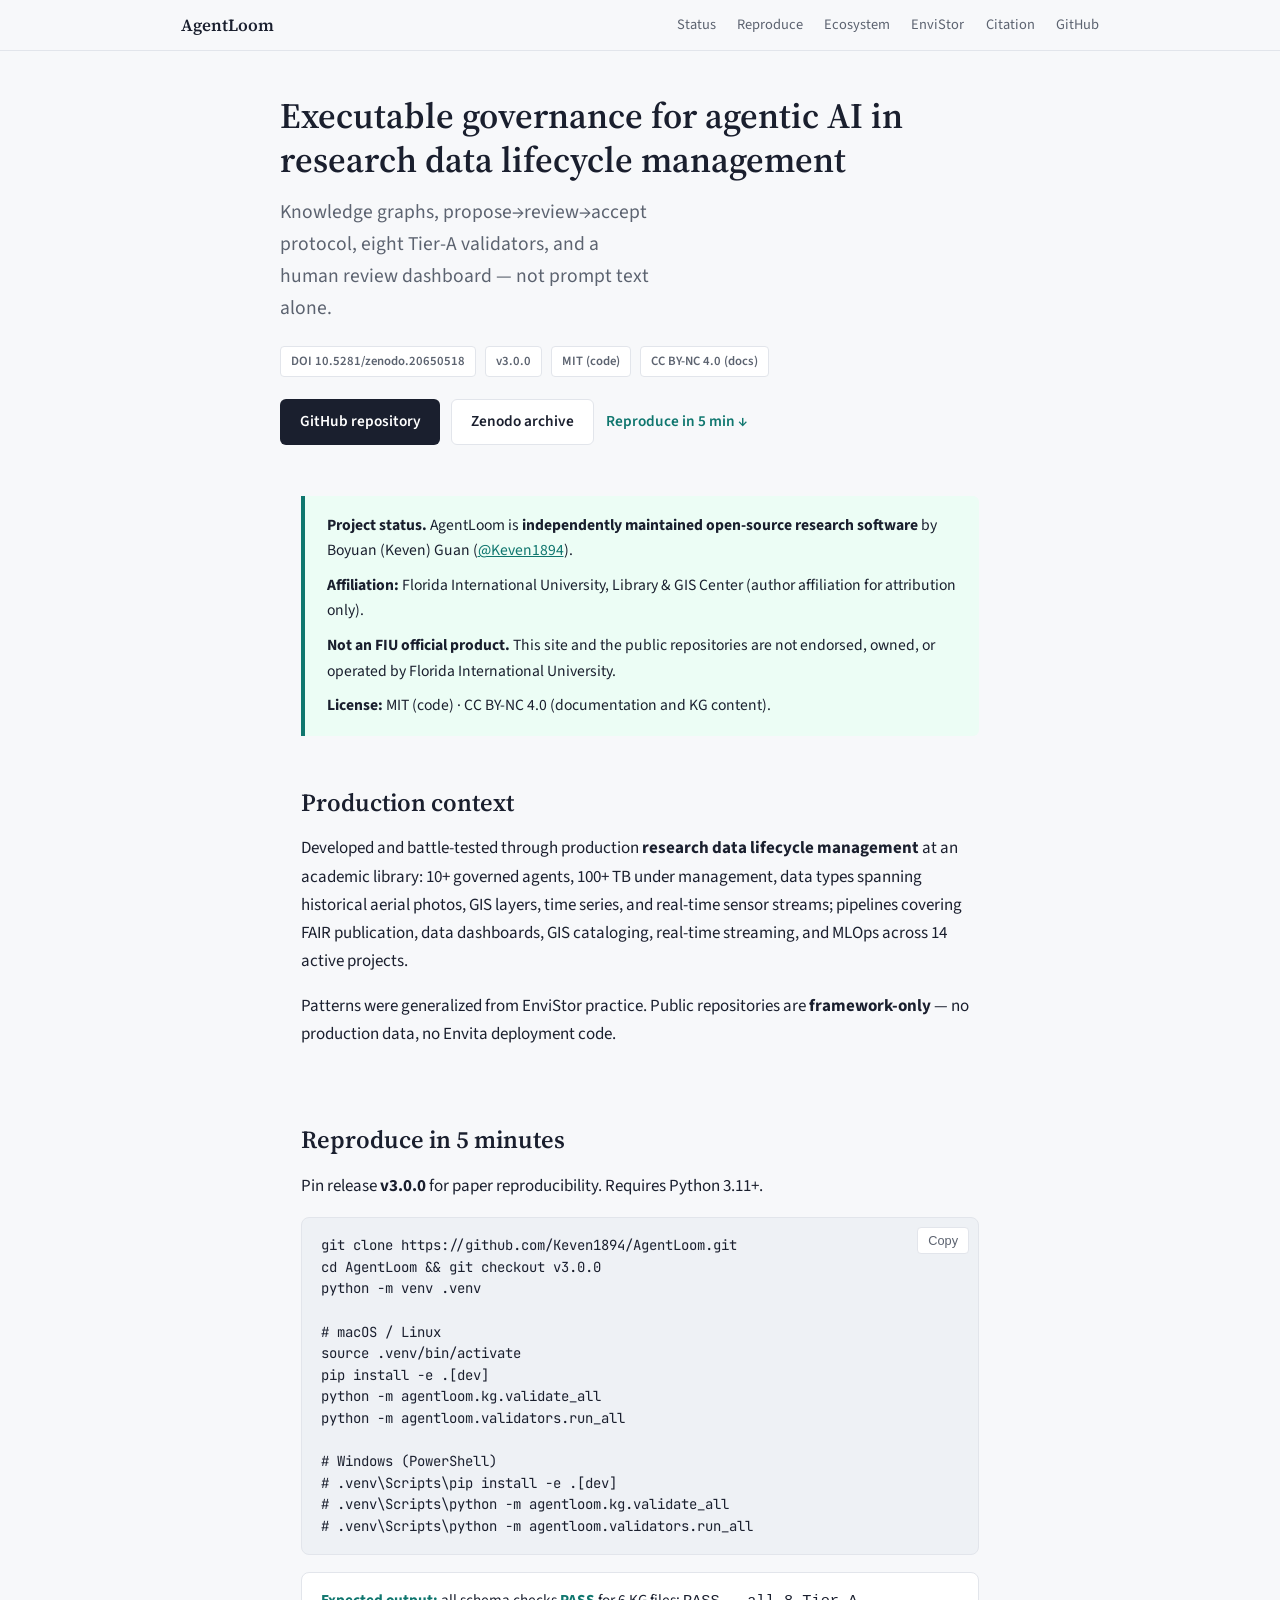
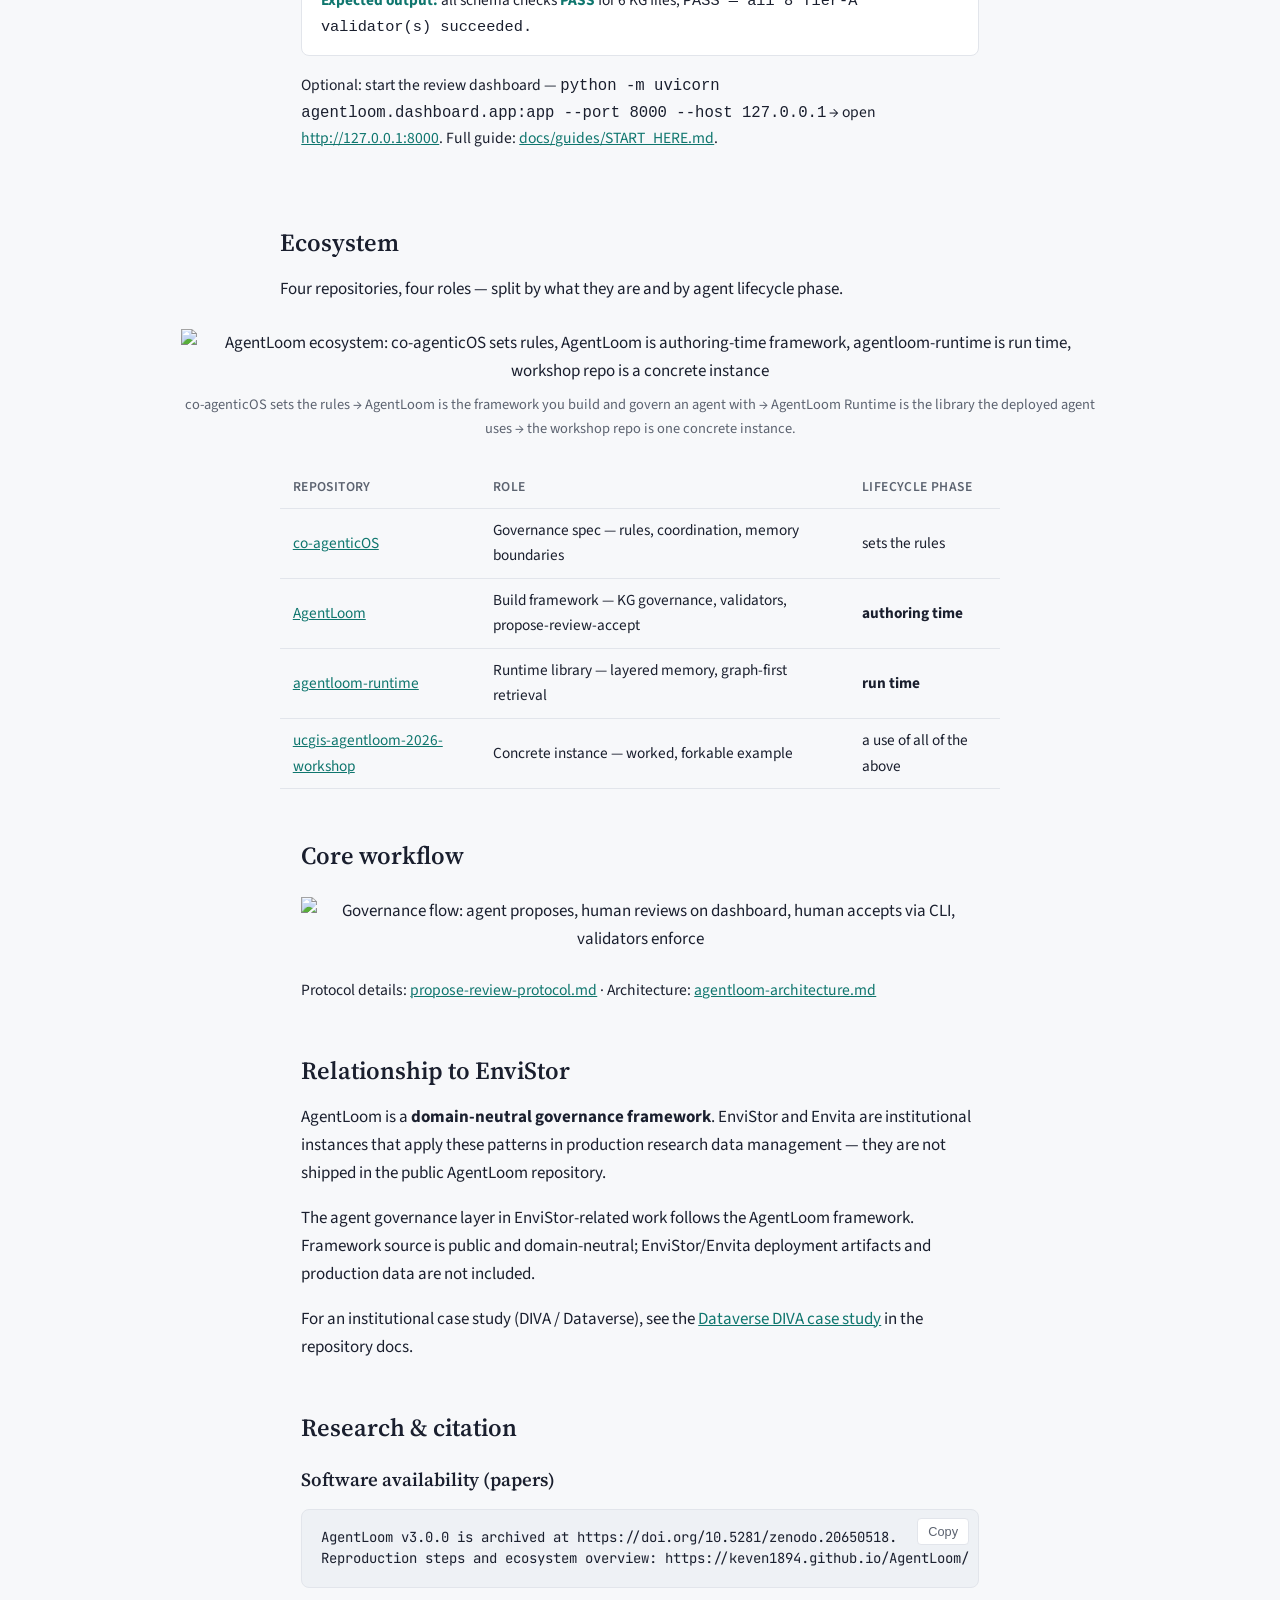
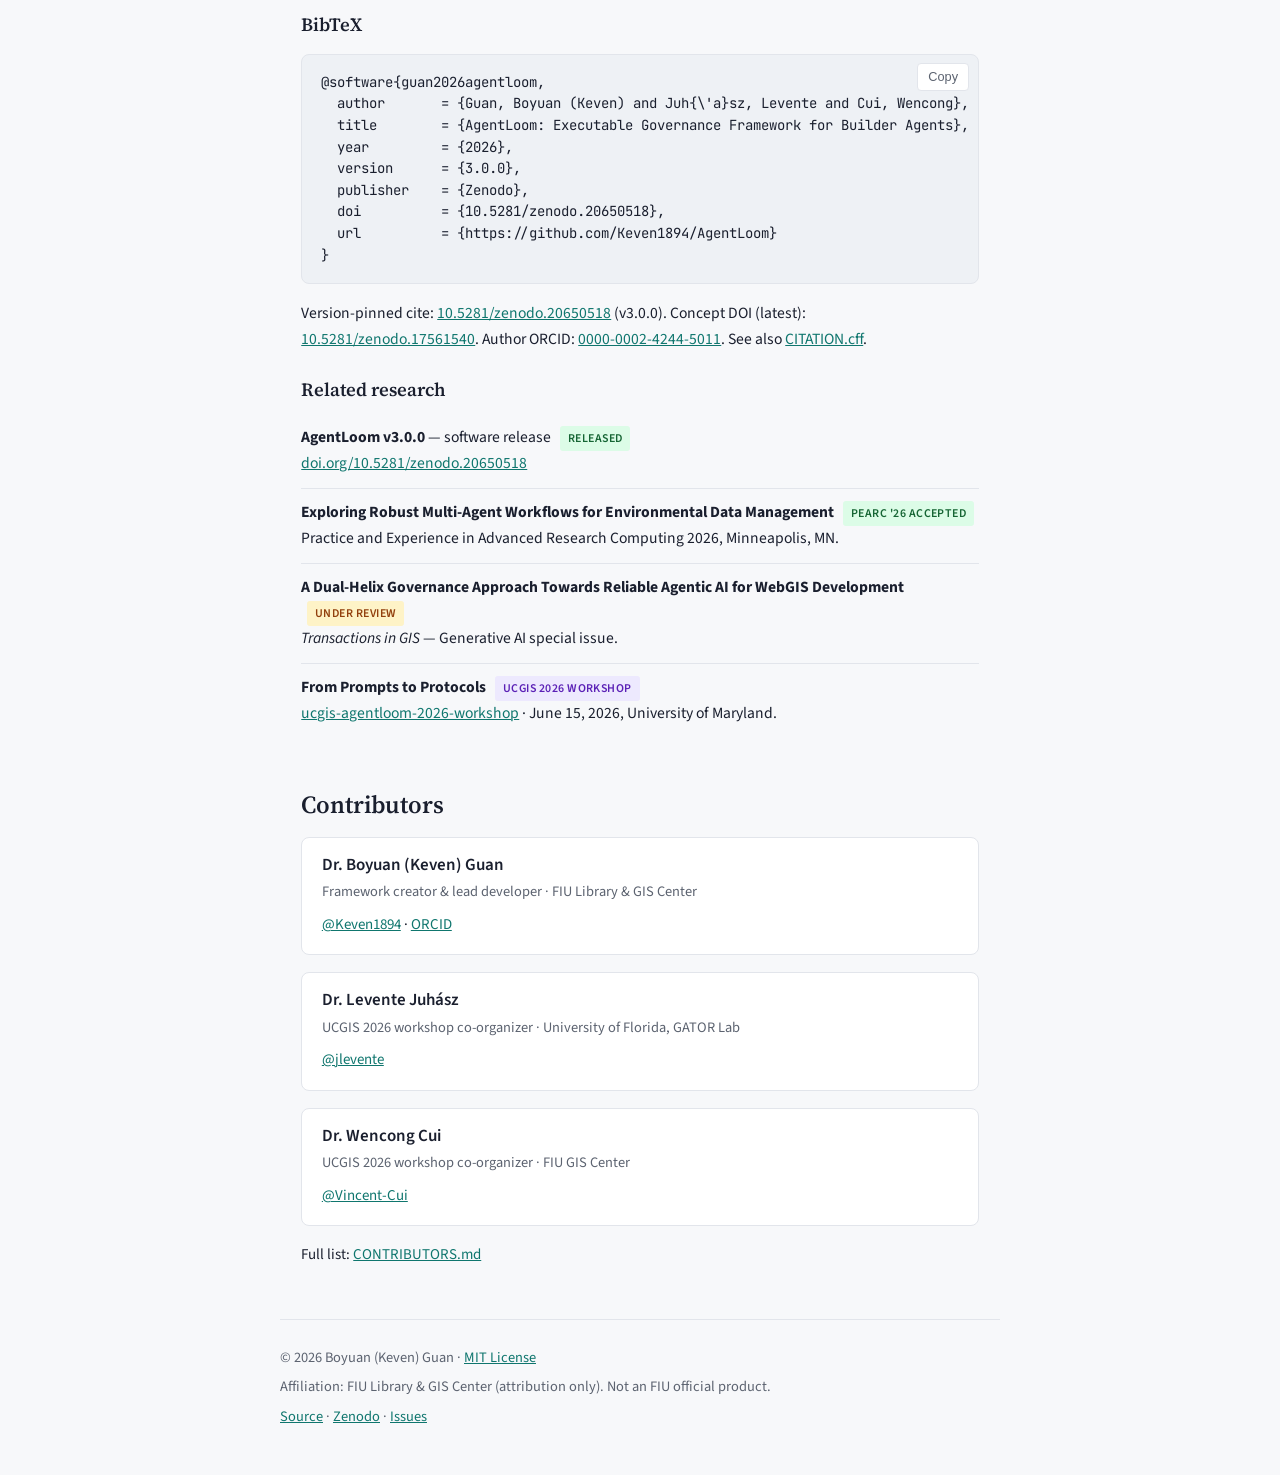
==== docs/index.html @ b53a587b "Add GitHub Pages landing site (v3 documentation hub). Single-page site with affiliation disclaimer, " ====
<!DOCTYPE html>
<html lang="en">
<head>
  <meta charset="utf-8">
  <meta name="viewport" content="width=device-width, initial-scale=1">
  <title>AgentLoom — Agentic AI Governance for Research Data Lifecycle</title>
  <meta name="description" content="AgentLoom v3: executable governance framework for builder agents — knowledge graphs, propose-review-accept, Tier-A validators. Research data management, FAIR, reproducible open-source software.">
  <meta name="author" content="Boyuan (Keven) Guan">
  <link rel="canonical" href="https://keven1894.github.io/AgentLoom/">

  <!-- Open Graph -->
  <meta property="og:type" content="website">
  <meta property="og:title" content="AgentLoom — Governance for Agentic AI in Research Data Lifecycle">
  <meta property="og:description" content="Executable governance framework for builder agents. v3.0.0 · Zenodo DOI · 5-minute reproduce.">
  <meta property="og:url" content="https://keven1894.github.io/AgentLoom/">
  <meta property="og:image" content="https://keven1894.github.io/AgentLoom/assets/og-image.svg">
  <meta name="twitter:card" content="summary_large_image">
  <meta name="twitter:title" content="AgentLoom — Agentic AI Governance for RDM">
  <meta name="twitter:description" content="Knowledge graphs, propose-review-accept, Tier-A validators. Open-source research software.">
  <meta name="twitter:image" content="https://keven1894.github.io/AgentLoom/assets/og-image.svg">

  <link rel="preconnect" href="https://fonts.googleapis.com">
  <link rel="preconnect" href="https://fonts.gstatic.com" crossorigin>
  <link href="https://fonts.googleapis.com/css2?family=JetBrains+Mono:wght@400;500&family=Source+Sans+3:wght@400;600&family=Source+Serif+4:opsz,wght@8..60,600&display=swap" rel="stylesheet">
  <link rel="stylesheet" href="style.css">
</head>
<body>

  <nav class="site-nav" aria-label="Primary">
    <div class="inner">
      <a class="brand" href="#">AgentLoom</a>
      <a class="nav-link" href="#status">Status</a>
      <a class="nav-link" href="#reproduce">Reproduce</a>
      <a class="nav-link" href="#ecosystem">Ecosystem</a>
      <a class="nav-link" href="#envistor">EnviStor</a>
      <a class="nav-link" href="#citation">Citation</a>
      <a class="nav-link" href="https://github.com/Keven1894/AgentLoom">GitHub</a>
    </div>
  </nav>

  <main>
    <header class="hero wrap">
      <h1>Executable governance for agentic AI in research data lifecycle management</h1>
      <p class="tagline">Knowledge graphs, propose→review→accept protocol, eight Tier-A validators, and a human review dashboard — not prompt text alone.</p>

      <div class="badges">
        <a class="badge" href="https://doi.org/10.5281/zenodo.20650518">DOI 10.5281/zenodo.20650518</a>
        <span class="badge">v3.0.0</span>
        <span class="badge">MIT (code)</span>
        <span class="badge">CC BY-NC 4.0 (docs)</span>
      </div>

      <div class="btn-row">
        <a class="btn btn-primary" href="https://github.com/Keven1894/AgentLoom">GitHub repository</a>
        <a class="btn btn-secondary" href="https://doi.org/10.5281/zenodo.20650518">Zenodo archive</a>
        <a class="btn btn-ghost" href="#reproduce">Reproduce in 5 min ↓</a>
      </div>
    </header>

    <div class="wrap">
      <aside id="status" class="callout" aria-labelledby="status-heading">
        <p id="status-heading"><strong>Project status.</strong> AgentLoom is <strong>independently maintained open-source research software</strong> by Boyuan (Keven) Guan (<a href="https://github.com/Keven1894">@Keven1894</a>).</p>
        <p><strong>Affiliation:</strong> Florida International University, Library &amp; GIS Center (author affiliation for attribution only).</p>
        <p><strong>Not an FIU official product.</strong> This site and the public repositories are not endorsed, owned, or operated by Florida International University.</p>
        <p><strong>License:</strong> MIT (code) · CC BY-NC 4.0 (documentation and KG content).</p>
      </aside>

      <section id="provenance" class="prose">
        <h2>Production context</h2>
        <p>Developed and battle-tested through production <strong>research data lifecycle management</strong> at an academic library: 10+ governed agents, 100+ TB under management, data types spanning historical aerial photos, GIS layers, time series, and real-time sensor streams; pipelines covering FAIR publication, data dashboards, GIS cataloging, real-time streaming, and MLOps across 14 active projects.</p>
        <p>Patterns were generalized from EnviStor practice. Public repositories are <strong>framework-only</strong> — no production data, no Envita deployment code.</p>
      </section>

      <section id="reproduce">
        <h2>Reproduce in 5 minutes</h2>
        <p class="prose">Pin release <strong>v3.0.0</strong> for paper reproducibility. Requires Python 3.11+.</p>

        <div class="code-block">
          <button class="copy-btn" type="button" data-copy="reproduce-cmd">Copy</button>
          <pre id="reproduce-cmd">git clone https://github.com/Keven1894/AgentLoom.git
cd AgentLoom &amp;&amp; git checkout v3.0.0
python -m venv .venv

# macOS / Linux
source .venv/bin/activate
pip install -e .[dev]
python -m agentloom.kg.validate_all
python -m agentloom.validators.run_all

# Windows (PowerShell)
# .venv\Scripts\pip install -e .[dev]
# .venv\Scripts\python -m agentloom.kg.validate_all
# .venv\Scripts\python -m agentloom.validators.run_all</pre>
        </div>

        <div class="expected">
          <strong>Expected output:</strong> all schema checks <strong>PASS</strong> for 6 KG files;
          <code>PASS — all 8 Tier-A validator(s) succeeded.</code>
        </div>

        <p class="prose" style="margin-top:1rem;font-size:0.92rem;">
          Optional: start the review dashboard —
          <code>python -m uvicorn agentloom.dashboard.app:app --port 8000 --host 127.0.0.1</code>
          → open <a href="http://127.0.0.1:8000">http://127.0.0.1:8000</a>.
          Full guide: <a href="https://github.com/Keven1894/AgentLoom/blob/main/docs/guides/START_HERE.md">docs/guides/START_HERE.md</a>.
        </p>
      </section>
    </div>

    <section id="ecosystem" class="wrap-wide">
      <div class="wrap" style="padding-left:0;padding-right:0;">
        <h2>Ecosystem</h2>
        <p class="prose">Four repositories, four roles — split by what they are and by agent lifecycle phase.</p>
      </div>

      <figure class="figure">
        <img src="assets/ecosystem-quadrants.svg" alt="AgentLoom ecosystem: co-agenticOS sets rules, AgentLoom is authoring-time framework, agentloom-runtime is run time, workshop repo is a concrete instance" width="960" height="420">
        <figcaption class="figure-caption">co-agenticOS sets the rules → AgentLoom is the framework you build and govern an agent with → AgentLoom Runtime is the library the deployed agent uses → the workshop repo is one concrete instance.</figcaption>
      </figure>

      <div class="wrap" style="padding-left:0;padding-right:0;">
        <table>
          <thead>
            <tr>
              <th>Repository</th>
              <th>Role</th>
              <th>Lifecycle phase</th>
            </tr>
          </thead>
          <tbody>
            <tr>
              <td><a href="https://github.com/Keven1894/co-agenticOS">co-agenticOS</a></td>
              <td>Governance spec — rules, coordination, memory boundaries</td>
              <td>sets the rules</td>
            </tr>
            <tr>
              <td><a href="https://github.com/Keven1894/AgentLoom">AgentLoom</a></td>
              <td>Build framework — KG governance, validators, propose-review-accept</td>
              <td><strong>authoring time</strong></td>
            </tr>
            <tr>
              <td><a href="https://github.com/Keven1894/agentloom-runtime">agentloom-runtime</a></td>
              <td>Runtime library — layered memory, graph-first retrieval</td>
              <td><strong>run time</strong></td>
            </tr>
            <tr>
              <td><a href="https://github.com/Keven1894/ucgis-agentloom-2026-workshop">ucgis-agentloom-2026-workshop</a></td>
              <td>Concrete instance — worked, forkable example</td>
              <td>a use of all of the above</td>
            </tr>
          </tbody>
        </table>
      </div>
    </section>

    <section id="workflow" class="wrap">
      <h2>Core workflow</h2>
      <figure class="figure">
        <img src="assets/propose-review-flow.svg" alt="Governance flow: agent proposes, human reviews on dashboard, human accepts via CLI, validators enforce" width="920" height="120">
      </figure>
      <p class="prose" style="font-size:0.92rem;">
        Protocol details:
        <a href="https://github.com/Keven1894/AgentLoom/blob/main/docs/builder/protocols/propose-review-protocol.md">propose-review-protocol.md</a>
        · Architecture:
        <a href="https://github.com/Keven1894/AgentLoom/blob/main/docs/builder/architecture/agentloom-architecture.md">agentloom-architecture.md</a>
      </p>
    </section>

    <section id="envistor" class="wrap prose">
      <h2>Relationship to EnviStor</h2>
      <p>AgentLoom is a <strong>domain-neutral governance framework</strong>. EnviStor and Envita are institutional instances that apply these patterns in production research data management — they are not shipped in the public AgentLoom repository.</p>
      <p>The agent governance layer in EnviStor-related work follows the AgentLoom framework. Framework source is public and domain-neutral; EnviStor/Envita deployment artifacts and production data are not included.</p>
      <p>For an institutional case study (DIVA / Dataverse), see the
        <a href="https://github.com/Keven1894/AgentLoom/blob/main/docs/case-studies/dataverse-diva.md">Dataverse DIVA case study</a> in the repository docs.</p>
    </section>

    <section id="citation" class="wrap">
      <h2>Research &amp; citation</h2>

      <h3>Software availability (papers)</h3>
      <div class="code-block">
        <button class="copy-btn" type="button" data-copy="availability-text">Copy</button>
        <pre id="availability-text">AgentLoom v3.0.0 is archived at https://doi.org/10.5281/zenodo.20650518.
Reproduction steps and ecosystem overview: https://keven1894.github.io/AgentLoom/</pre>
      </div>

      <h3>BibTeX</h3>
      <div class="code-block">
        <button class="copy-btn" type="button" data-copy="bibtex">Copy</button>
        <pre id="bibtex">@software{guan2026agentloom,
  author       = {Guan, Boyuan (Keven) and Juh{\'a}sz, Levente and Cui, Wencong},
  title        = {AgentLoom: Executable Governance Framework for Builder Agents},
  year         = {2026},
  version      = {3.0.0},
  publisher    = {Zenodo},
  doi          = {10.5281/zenodo.20650518},
  url          = {https://github.com/Keven1894/AgentLoom}
}</pre>
      </div>

      <p class="prose" style="font-size:0.92rem;">
        Version-pinned cite: <a href="https://doi.org/10.5281/zenodo.20650518">10.5281/zenodo.20650518</a> (v3.0.0).
        Concept DOI (latest): <a href="https://doi.org/10.5281/zenodo.17561540">10.5281/zenodo.17561540</a>.
        Author ORCID: <a href="https://orcid.org/0000-0002-4244-5011">0000-0002-4244-5011</a>.
        See also <a href="https://github.com/Keven1894/AgentLoom/blob/main/CITATION.cff">CITATION.cff</a>.
      </p>

      <h3>Related research</h3>
      <ul class="research-list">
        <li>
          <strong>AgentLoom v3.0.0</strong> — software release
          <span class="status-tag status-accepted">released</span><br>
          <a href="https://doi.org/10.5281/zenodo.20650518">doi.org/10.5281/zenodo.20650518</a>
        </li>
        <li>
          <strong>Exploring Robust Multi-Agent Workflows for Environmental Data Management</strong>
          <span class="status-tag status-accepted">PEARC '26 accepted</span><br>
          Practice and Experience in Advanced Research Computing 2026, Minneapolis, MN.
        </li>
        <li>
          <strong>A Dual-Helix Governance Approach Towards Reliable Agentic AI for WebGIS Development</strong>
          <span class="status-tag status-review">under review</span><br>
          <em>Transactions in GIS</em> — Generative AI special issue.
        </li>
        <li>
          <strong>From Prompts to Protocols</strong>
          <span class="status-tag status-workshop">UCGIS 2026 workshop</span><br>
          <a href="https://github.com/Keven1894/ucgis-agentloom-2026-workshop">ucgis-agentloom-2026-workshop</a> · June 15, 2026, University of Maryland.
        </li>
      </ul>
    </section>

    <section id="contributors" class="wrap">
      <h2>Contributors</h2>
      <div class="contributor-grid">
        <article class="contributor-card">
          <h3>Dr. Boyuan (Keven) Guan</h3>
          <p class="role">Framework creator &amp; lead developer · FIU Library &amp; GIS Center</p>
          <p style="margin:0;font-size:0.88rem;">
            <a href="https://github.com/Keven1894">@Keven1894</a> ·
            <a href="https://orcid.org/0000-0002-4244-5011">ORCID</a>
          </p>
        </article>
        <article class="contributor-card">
          <h3>Dr. Levente Juhász</h3>
          <p class="role">UCGIS 2026 workshop co-organizer · University of Florida, GATOR Lab</p>
          <p style="margin:0;font-size:0.88rem;"><a href="https://github.com/jlevente">@jlevente</a></p>
        </article>
        <article class="contributor-card">
          <h3>Dr. Wencong Cui</h3>
          <p class="role">UCGIS 2026 workshop co-organizer · FIU GIS Center</p>
          <p style="margin:0;font-size:0.88rem;"><a href="https://github.com/Vincent-Cui">@Vincent-Cui</a></p>
        </article>
      </div>
      <p class="prose" style="font-size:0.88rem;">
        Full list: <a href="https://github.com/Keven1894/AgentLoom/blob/main/CONTRIBUTORS.md">CONTRIBUTORS.md</a>
      </p>
    </section>
  </main>

  <footer class="site-footer wrap">
    <p>© 2026 Boyuan (Keven) Guan · <a href="https://github.com/Keven1894/AgentLoom/blob/main/LICENSE">MIT License</a></p>
    <p>Affiliation: FIU Library &amp; GIS Center (attribution only). Not an FIU official product.</p>
    <p>
      <a href="https://github.com/Keven1894/AgentLoom">Source</a> ·
      <a href="https://doi.org/10.5281/zenodo.20650518">Zenodo</a> ·
      <a href="https://github.com/Keven1894/AgentLoom/issues">Issues</a>
    </p>
  </footer>

  <script>
    document.querySelectorAll('[data-copy]').forEach(function (btn) {
      btn.addEventListener('click', function () {
        var id = btn.getAttribute('data-copy');
        var el = document.getElementById(id);
        if (!el) return;
        var text = el.textContent;
        navigator.clipboard.writeText(text).then(function () {
          var orig = btn.textContent;
          btn.textContent = 'Copied';
          setTimeout(function () { btn.textContent = orig; }, 1500);
        });
      });
    });
  </script>
</body>
</html>
---- docs/style.css ----
/* AgentLoom GitHub Pages — Direction A (academic minimal) */

:root {
  --bg: #f7f8fa;
  --surface: #ffffff;
  --text: #1a1f2e;
  --muted: #5c6370;
  --accent: #0f766e;
  --accent-hover: #0d635d;
  --indigo: #4f46e5;
  --amber: #b45309;
  --border: #e2e5eb;
  --code-bg: #eef1f5;
  --callout-bg: #ecfdf5;
  --callout-border: #0f766e;
  --max-prose: 720px;
  --max-wide: 960px;
}

*, *::before, *::after { box-sizing: border-box; }

html {
  scroll-behavior: smooth;
  font-size: 17px;
}

body {
  margin: 0;
  font-family: "Source Sans 3", Inter, system-ui, -apple-system, sans-serif;
  color: var(--text);
  background: var(--bg);
  line-height: 1.65;
}

h1, h2, h3 {
  font-family: "Source Serif 4", Literata, Georgia, serif;
  font-weight: 600;
  line-height: 1.25;
  color: var(--text);
}

h1 { font-size: 2.1rem; margin: 0 0 0.75rem; }
h2 { font-size: 1.45rem; margin: 2.5rem 0 1rem; padding-top: 0.5rem; }
h3 { font-size: 1.1rem; margin: 1.5rem 0 0.75rem; }

a { color: var(--accent); text-decoration-thickness: 1px; }
a:hover { color: var(--accent-hover); }

.wrap {
  max-width: var(--max-prose);
  margin: 0 auto;
  padding: 0 1.25rem;
}

.wrap-wide {
  max-width: var(--max-wide);
  margin: 0 auto;
  padding: 0 1.25rem;
}

/* Nav */
.site-nav {
  position: sticky;
  top: 0;
  z-index: 100;
  background: rgba(247, 248, 250, 0.92);
  backdrop-filter: blur(8px);
  border-bottom: 1px solid var(--border);
}

.site-nav .inner {
  max-width: var(--max-wide);
  margin: 0 auto;
  padding: 0.65rem 1.25rem;
  display: flex;
  flex-wrap: wrap;
  align-items: center;
  gap: 0.5rem 1.25rem;
}

.site-nav .brand {
  font-family: "Source Serif 4", Georgia, serif;
  font-weight: 600;
  font-size: 1rem;
  color: var(--text);
  text-decoration: none;
  margin-right: auto;
}

.site-nav a.nav-link {
  font-size: 0.85rem;
  color: var(--muted);
  text-decoration: none;
}

.site-nav a.nav-link:hover { color: var(--accent); }

/* Hero */
.hero {
  padding: 2.5rem 0 1.5rem;
}

.hero .tagline {
  font-size: 1.15rem;
  color: var(--muted);
  max-width: 38ch;
  margin: 0 0 1.25rem;
}

.badges {
  display: flex;
  flex-wrap: wrap;
  gap: 0.5rem;
  margin-bottom: 1.25rem;
}

.badge {
  display: inline-block;
  font-size: 0.75rem;
  font-weight: 600;
  padding: 0.25rem 0.6rem;
  border-radius: 4px;
  background: var(--surface);
  border: 1px solid var(--border);
  color: var(--muted);
  text-decoration: none;
}

.badge:hover { border-color: var(--accent); color: var(--accent); }

.btn-row {
  display: flex;
  flex-wrap: wrap;
  gap: 0.65rem;
}

.btn {
  display: inline-block;
  font-size: 0.9rem;
  font-weight: 600;
  padding: 0.55rem 1.1rem;
  border-radius: 6px;
  text-decoration: none;
  border: 1px solid transparent;
}

.btn-primary {
  background: var(--text);
  color: #fff;
}

.btn-primary:hover { background: #2d3548; color: #fff; }

.btn-secondary {
  background: var(--surface);
  color: var(--text);
  border-color: var(--border);
}

.btn-secondary:hover { border-color: var(--accent); color: var(--accent); }

.btn-ghost {
  background: transparent;
  color: var(--accent);
  padding-left: 0;
}

/* Status callout */
.callout {
  background: var(--callout-bg);
  border-left: 4px solid var(--callout-border);
  padding: 1rem 1.25rem;
  margin: 1.5rem 0 2rem;
  border-radius: 0 6px 6px 0;
  font-size: 0.92rem;
}

.callout p { margin: 0 0 0.5rem; }
.callout p:last-child { margin-bottom: 0; }
.callout strong { color: var(--text); }

/* Prose sections */
section { padding-bottom: 0.5rem; }

.prose p { margin: 0 0 1rem; }

/* Code blocks */
.code-block {
  position: relative;
  background: var(--code-bg);
  border: 1px solid var(--border);
  border-radius: 8px;
  margin: 1rem 0;
  overflow-x: auto;
}

.code-block pre {
  margin: 0;
  padding: 1rem 1.1rem;
  font-family: "JetBrains Mono", ui-monospace, monospace;
  font-size: 0.82rem;
  line-height: 1.55;
  color: var(--text);
}

.code-block .copy-btn {
  position: absolute;
  top: 0.5rem;
  right: 0.5rem;
  font-size: 0.75rem;
  padding: 0.3rem 0.6rem;
  background: var(--surface);
  border: 1px solid var(--border);
  border-radius: 4px;
  cursor: pointer;
  color: var(--muted);
}

.code-block .copy-btn:hover { color: var(--accent); border-color: var(--accent); }

.expected {
  background: var(--surface);
  border: 1px solid var(--border);
  border-radius: 8px;
  padding: 0.85rem 1.1rem;
  font-size: 0.9rem;
  margin-top: 0.75rem;
}

.expected strong { color: var(--accent); }

/* Tables */
table {
  width: 100%;
  border-collapse: collapse;
  font-size: 0.9rem;
  margin: 1rem 0;
}

th, td {
  text-align: left;
  padding: 0.55rem 0.75rem;
  border-bottom: 1px solid var(--border);
}

th { font-weight: 600; color: var(--muted); font-size: 0.8rem; text-transform: uppercase; letter-spacing: 0.03em; }

/* Figures */
.figure {
  margin: 1.5rem 0;
  text-align: center;
}

.figure img, .figure svg {
  max-width: 100%;
  height: auto;
}

.figure-caption {
  font-size: 0.85rem;
  color: var(--muted);
  margin-top: 0.5rem;
}

/* Research list */
.research-list {
  list-style: none;
  padding: 0;
  margin: 0;
}

.research-list li {
  padding: 0.65rem 0;
  border-bottom: 1px solid var(--border);
  font-size: 0.92rem;
}

.research-list li:last-child { border-bottom: none; }

.status-tag {
  display: inline-block;
  font-size: 0.7rem;
  font-weight: 600;
  text-transform: uppercase;
  letter-spacing: 0.04em;
  padding: 0.15rem 0.45rem;
  border-radius: 3px;
  margin-left: 0.35rem;
  vertical-align: middle;
}

.status-accepted { background: #dcfce7; color: #166534; }
.status-review { background: #fef3c7; color: #92400e; }
.status-workshop { background: #ede9fe; color: #5b21b6; }

/* Contributors */
.contributor-grid {
  display: grid;
  gap: 1rem;
  margin: 1rem 0;
}

.contributor-card {
  background: var(--surface);
  border: 1px solid var(--border);
  border-radius: 8px;
  padding: 1rem 1.15rem;
}

.contributor-card h3 {
  margin: 0 0 0.25rem;
  font-size: 1rem;
  font-family: inherit;
}

.contributor-card .role {
  font-size: 0.85rem;
  color: var(--muted);
  margin: 0 0 0.5rem;
}

/* Footer */
.site-footer {
  margin-top: 3rem;
  padding: 1.5rem 0 2.5rem;
  border-top: 1px solid var(--border);
  font-size: 0.85rem;
  color: var(--muted);
}

.site-footer p { margin: 0 0 0.35rem; }

@media (max-width: 640px) {
  h1 { font-size: 1.75rem; }
  .site-nav .inner { gap: 0.35rem 0.85rem; }
  .site-nav a.nav-link { font-size: 0.8rem; }
}
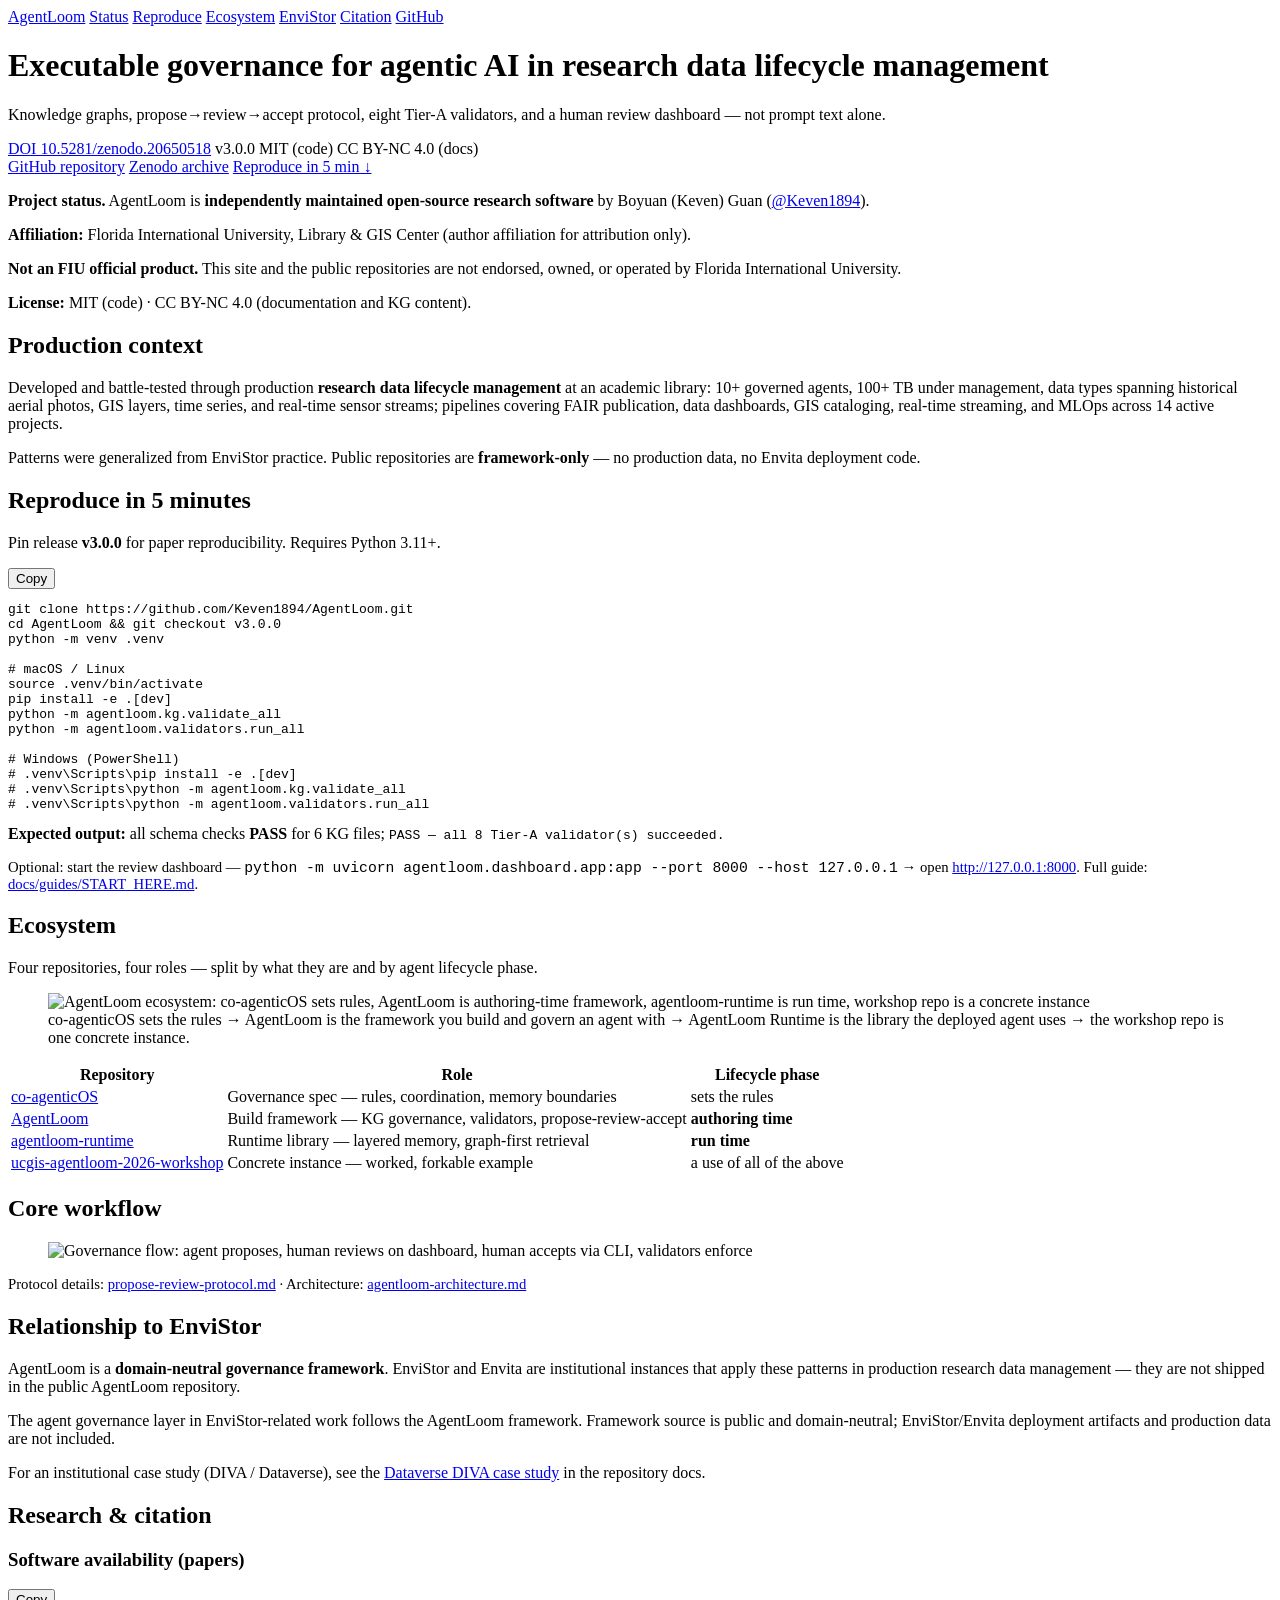
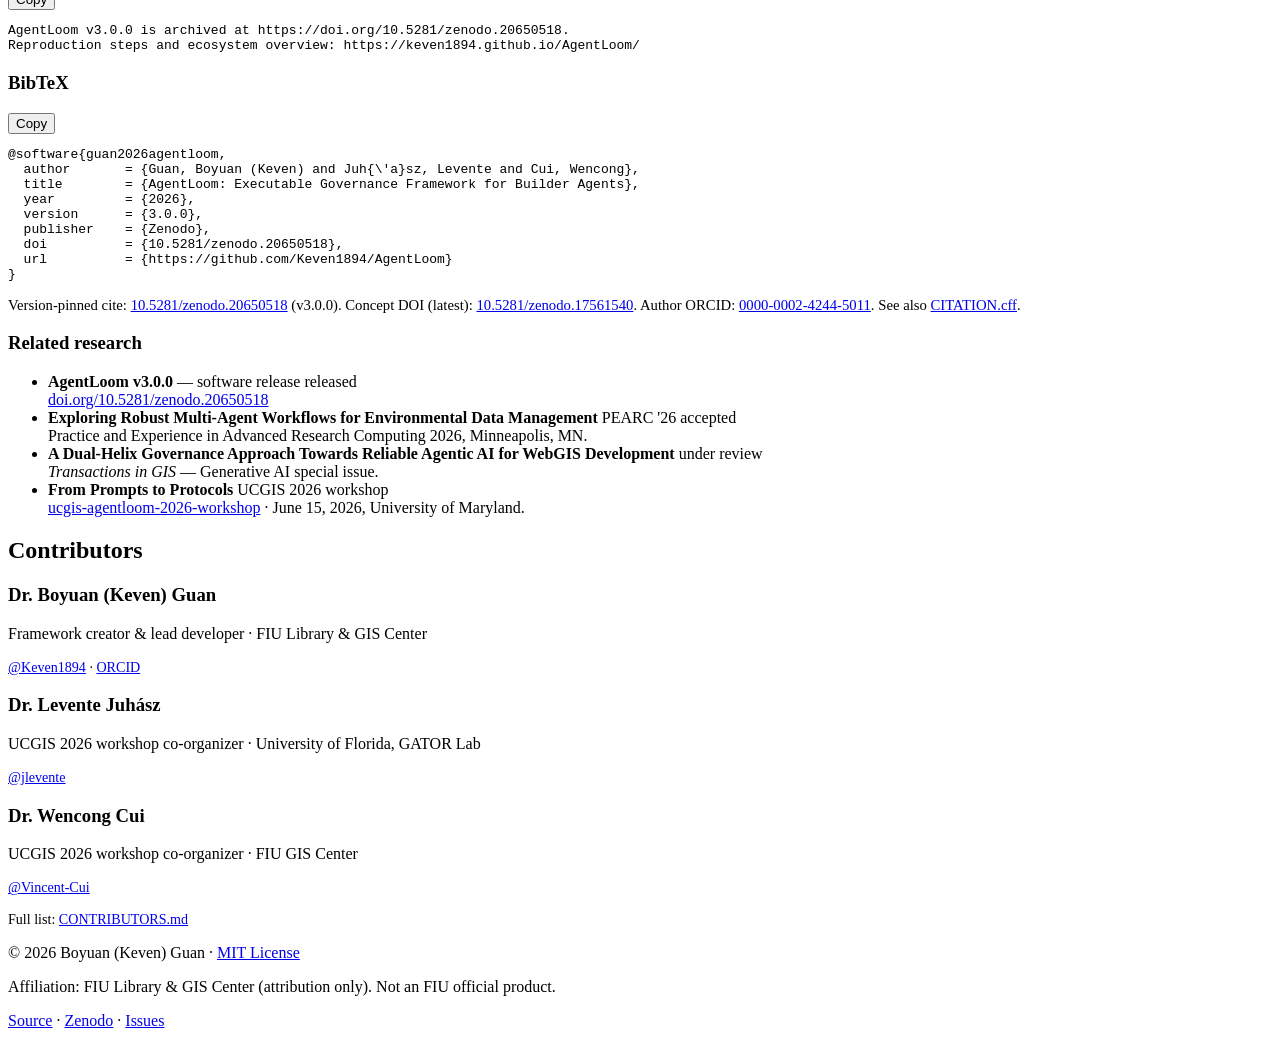
==== commit d2be1407: "Fix GitHub Pages SVG images not rendering. Remove corrupted control characters in SVG text, use vali" ====
--- a/docs/index.html
+++ b/docs/index.html
@@ -7,6 +7,7 @@
   <meta name="description" content="AgentLoom v3: executable governance framework for builder agents — knowledge graphs, propose-review-accept, Tier-A validators. Research data management, FAIR, reproducible open-source software.">
   <meta name="author" content="Boyuan (Keven) Guan">
   <link rel="canonical" href="https://keven1894.github.io/AgentLoom/">
+  <base href="/AgentLoom/">
 
   <!-- Open Graph -->
   <meta property="og:type" content="website">
@@ -114,7 +115,7 @@
       </div>
 
       <figure class="figure">
-        <img src="assets/ecosystem-quadrants.svg" alt="AgentLoom ecosystem: co-agenticOS sets rules, AgentLoom is authoring-time framework, agentloom-runtime is run time, workshop repo is a concrete instance" width="960" height="420">
+        <img src="/AgentLoom/assets/ecosystem-quadrants.svg" alt="AgentLoom ecosystem: co-agenticOS sets rules, AgentLoom is authoring-time framework, agentloom-runtime is run time, workshop repo is a concrete instance" width="960" height="420" loading="lazy">
         <figcaption class="figure-caption">co-agenticOS sets the rules → AgentLoom is the framework you build and govern an agent with → AgentLoom Runtime is the library the deployed agent uses → the workshop repo is one concrete instance.</figcaption>
       </figure>
 
@@ -156,7 +157,7 @@
     <section id="workflow" class="wrap">
       <h2>Core workflow</h2>
       <figure class="figure">
-        <img src="assets/propose-review-flow.svg" alt="Governance flow: agent proposes, human reviews on dashboard, human accepts via CLI, validators enforce" width="920" height="120">
+        <img src="/AgentLoom/assets/propose-review-flow.svg" alt="Governance flow: agent proposes, human reviews on dashboard, human accepts via CLI, validators enforce" width="920" height="120" loading="lazy">
       </figure>
       <p class="prose" style="font-size:0.92rem;">
         Protocol details:
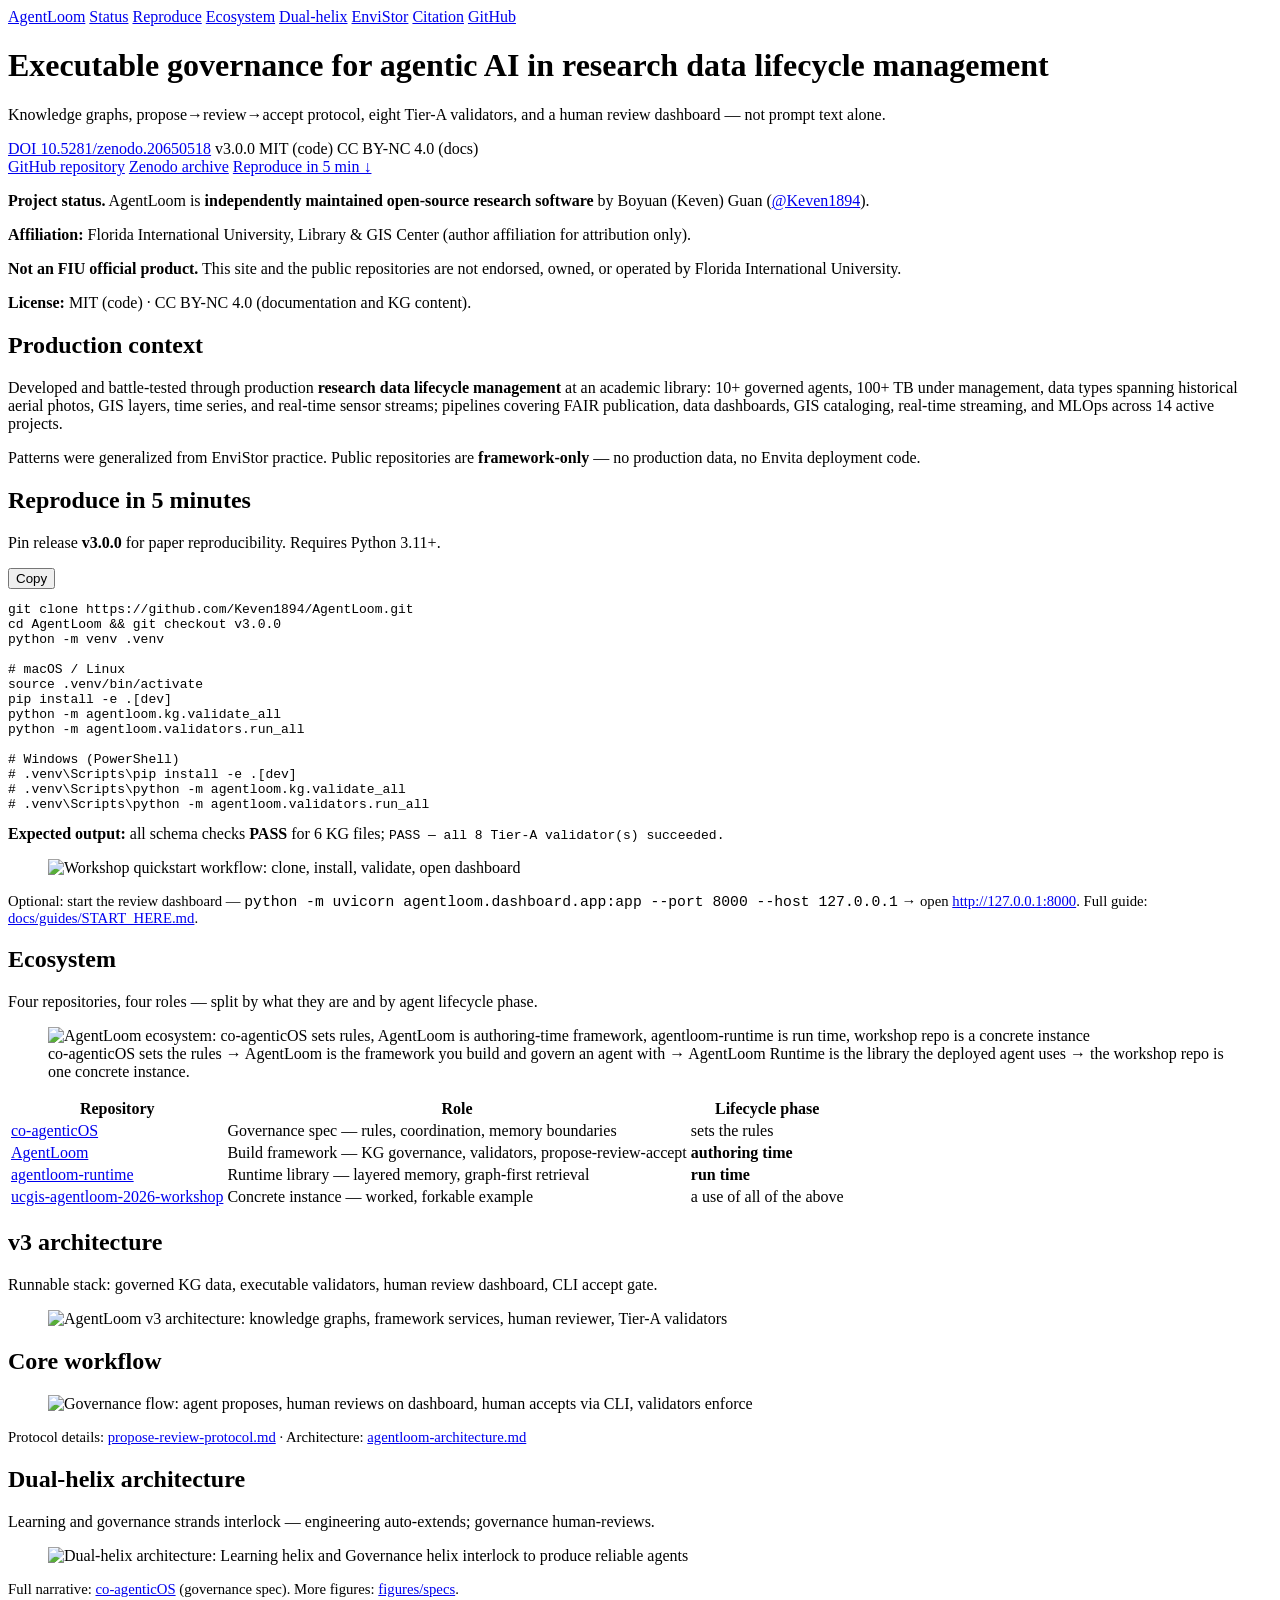
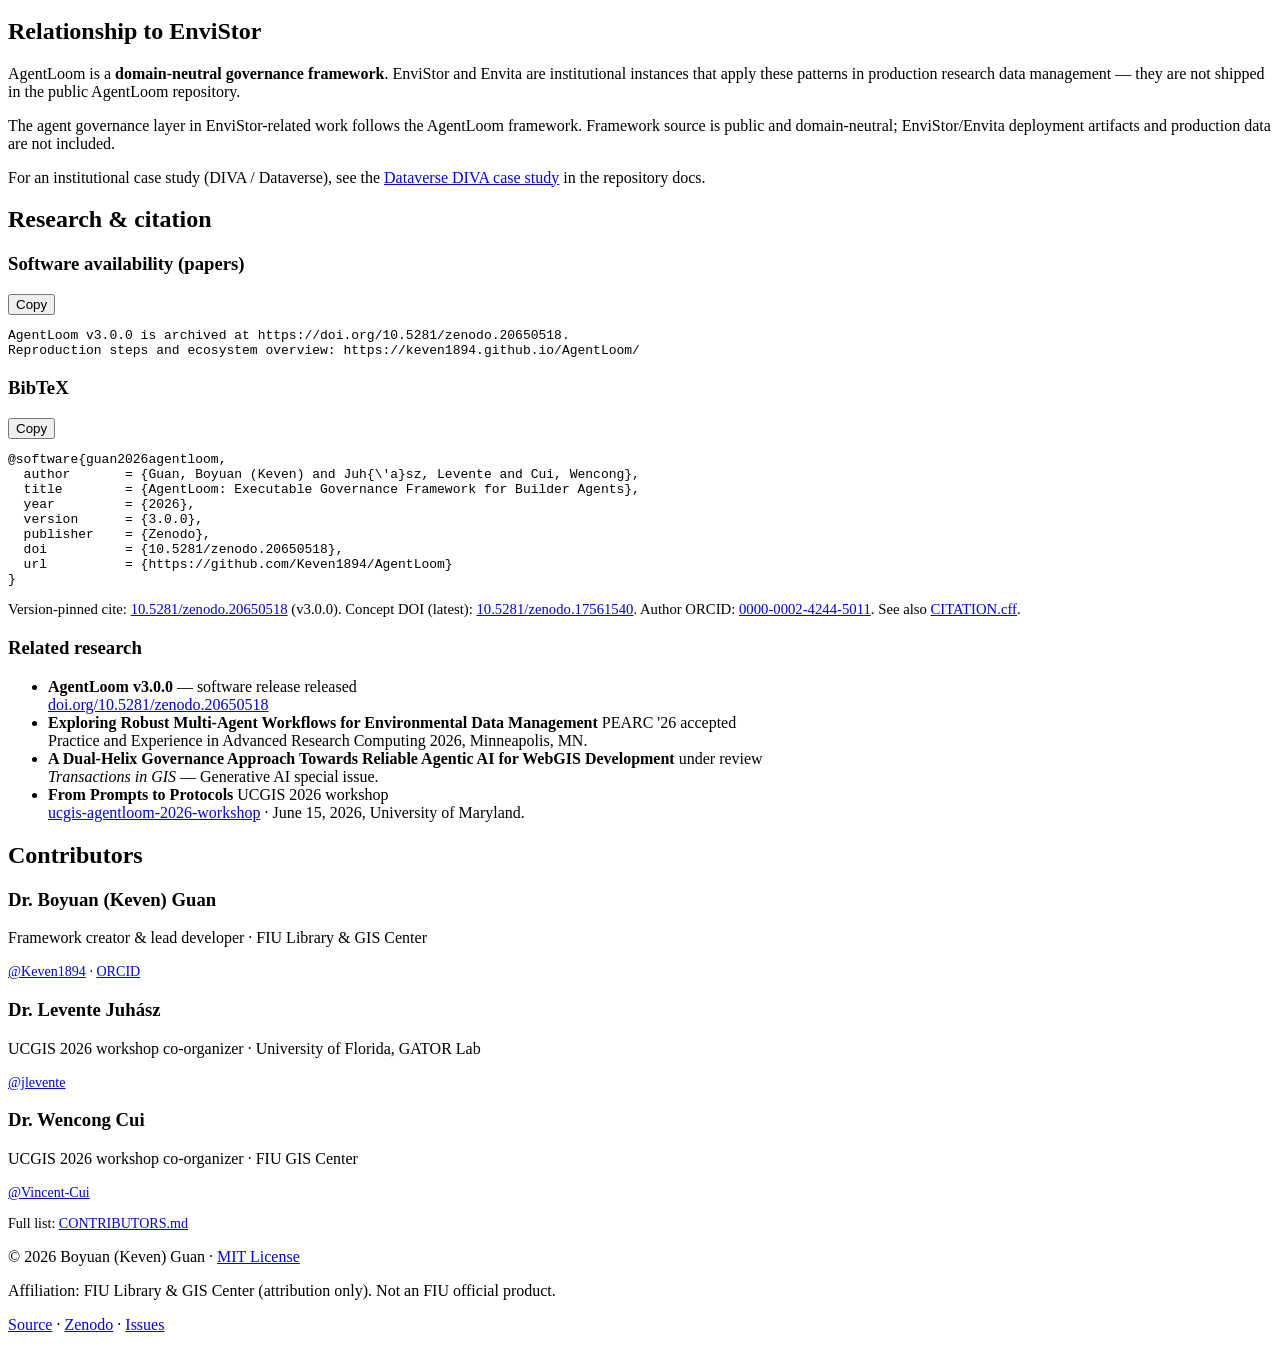
==== commit 2b9513a3: "Add full figure suite (15 PNGs) and update landing/README. Generated via figgen: ecosystem, dual-hel" ====
--- a/docs/index.html
+++ b/docs/index.html
@@ -14,11 +14,11 @@
   <meta property="og:title" content="AgentLoom — Governance for Agentic AI in Research Data Lifecycle">
   <meta property="og:description" content="Executable governance framework for builder agents. v3.0.0 · Zenodo DOI · 5-minute reproduce.">
   <meta property="og:url" content="https://keven1894.github.io/AgentLoom/">
-  <meta property="og:image" content="https://keven1894.github.io/AgentLoom/assets/og-image.svg">
+  <meta property="og:image" content="https://keven1894.github.io/AgentLoom/assets/figures/og-image.png">
   <meta name="twitter:card" content="summary_large_image">
   <meta name="twitter:title" content="AgentLoom — Agentic AI Governance for RDM">
   <meta name="twitter:description" content="Knowledge graphs, propose-review-accept, Tier-A validators. Open-source research software.">
-  <meta name="twitter:image" content="https://keven1894.github.io/AgentLoom/assets/og-image.svg">
+  <meta name="twitter:image" content="https://keven1894.github.io/AgentLoom/assets/figures/og-image.png">
 
   <link rel="preconnect" href="https://fonts.googleapis.com">
   <link rel="preconnect" href="https://fonts.gstatic.com" crossorigin>
@@ -33,6 +33,7 @@
       <a class="nav-link" href="#status">Status</a>
       <a class="nav-link" href="#reproduce">Reproduce</a>
       <a class="nav-link" href="#ecosystem">Ecosystem</a>
+      <a class="nav-link" href="#dual-helix">Dual-helix</a>
       <a class="nav-link" href="#envistor">EnviStor</a>
       <a class="nav-link" href="#citation">Citation</a>
       <a class="nav-link" href="https://github.com/Keven1894/AgentLoom">GitHub</a>
@@ -98,6 +99,10 @@
           <strong>Expected output:</strong> all schema checks <strong>PASS</strong> for 6 KG files;
           <code>PASS — all 8 Tier-A validator(s) succeeded.</code>
         </div>
+
+        <figure class="figure" style="margin-top:1rem;">
+          <img src="/AgentLoom/assets/figures/g05-workshop-quickstart.png" alt="Workshop quickstart workflow: clone, install, validate, open dashboard" width="960" loading="lazy">
+        </figure>
 
         <p class="prose" style="margin-top:1rem;font-size:0.92rem;">
           Optional: start the review dashboard —
@@ -115,7 +120,7 @@
       </div>
 
       <figure class="figure">
-        <img src="/AgentLoom/assets/ecosystem-quadrants.svg" alt="AgentLoom ecosystem: co-agenticOS sets rules, AgentLoom is authoring-time framework, agentloom-runtime is run time, workshop repo is a concrete instance" width="960" height="420" loading="lazy">
+        <img src="/AgentLoom/assets/figures/g07-ecosystem.png" alt="AgentLoom ecosystem: co-agenticOS sets rules, AgentLoom is authoring-time framework, agentloom-runtime is run time, workshop repo is a concrete instance" width="960" loading="lazy">
         <figcaption class="figure-caption">co-agenticOS sets the rules → AgentLoom is the framework you build and govern an agent with → AgentLoom Runtime is the library the deployed agent uses → the workshop repo is one concrete instance.</figcaption>
       </figure>
 
@@ -154,17 +159,47 @@
       </div>
     </section>
 
-    <section id="workflow" class="wrap">
-      <h2>Core workflow</h2>
+    <section id="architecture" class="wrap-wide">
+      <div class="wrap" style="padding-left:0;padding-right:0;">
+        <h2>v3 architecture</h2>
+        <p class="prose">Runnable stack: governed KG data, executable validators, human review dashboard, CLI accept gate.</p>
+      </div>
       <figure class="figure">
-        <img src="/AgentLoom/assets/propose-review-flow.svg" alt="Governance flow: agent proposes, human reviews on dashboard, human accepts via CLI, validators enforce" width="920" height="120" loading="lazy">
+        <img src="/AgentLoom/assets/figures/g03-v3-architecture.png" alt="AgentLoom v3 architecture: knowledge graphs, framework services, human reviewer, Tier-A validators" width="960" loading="lazy">
       </figure>
+    </section>
+
+    <section id="workflow" class="wrap-wide">
+      <div class="wrap" style="padding-left:0;padding-right:0;">
+        <h2>Core workflow</h2>
+      </div>
+      <figure class="figure">
+        <img src="/AgentLoom/assets/figures/g07b-propose-review.png" alt="Governance flow: agent proposes, human reviews on dashboard, human accepts via CLI, validators enforce" width="960" loading="lazy">
+      </figure>
+      <div class="wrap" style="padding-left:0;padding-right:0;">
       <p class="prose" style="font-size:0.92rem;">
         Protocol details:
         <a href="https://github.com/Keven1894/AgentLoom/blob/main/docs/builder/protocols/propose-review-protocol.md">propose-review-protocol.md</a>
         · Architecture:
         <a href="https://github.com/Keven1894/AgentLoom/blob/main/docs/builder/architecture/agentloom-architecture.md">agentloom-architecture.md</a>
       </p>
+      </div>
+    </section>
+
+    <section id="dual-helix" class="wrap-wide">
+      <div class="wrap" style="padding-left:0;padding-right:0;">
+        <h2>Dual-helix architecture</h2>
+        <p class="prose">Learning and governance strands interlock — engineering auto-extends; governance human-reviews.</p>
+      </div>
+      <figure class="figure">
+        <img src="/AgentLoom/assets/figures/g02-dual-helix.png" alt="Dual-helix architecture: Learning helix and Governance helix interlock to produce reliable agents" width="960" loading="lazy">
+      </figure>
+      <div class="wrap" style="padding-left:0;padding-right:0;">
+        <p class="prose" style="font-size:0.92rem;">Full narrative:
+          <a href="https://github.com/Keven1894/co-agenticOS">co-agenticOS</a> (governance spec).
+          More figures: <a href="https://github.com/Keven1894/AgentLoom/tree/main/figures/specs">figures/specs</a>.
+        </p>
+      </div>
     </section>
 
     <section id="envistor" class="wrap prose">
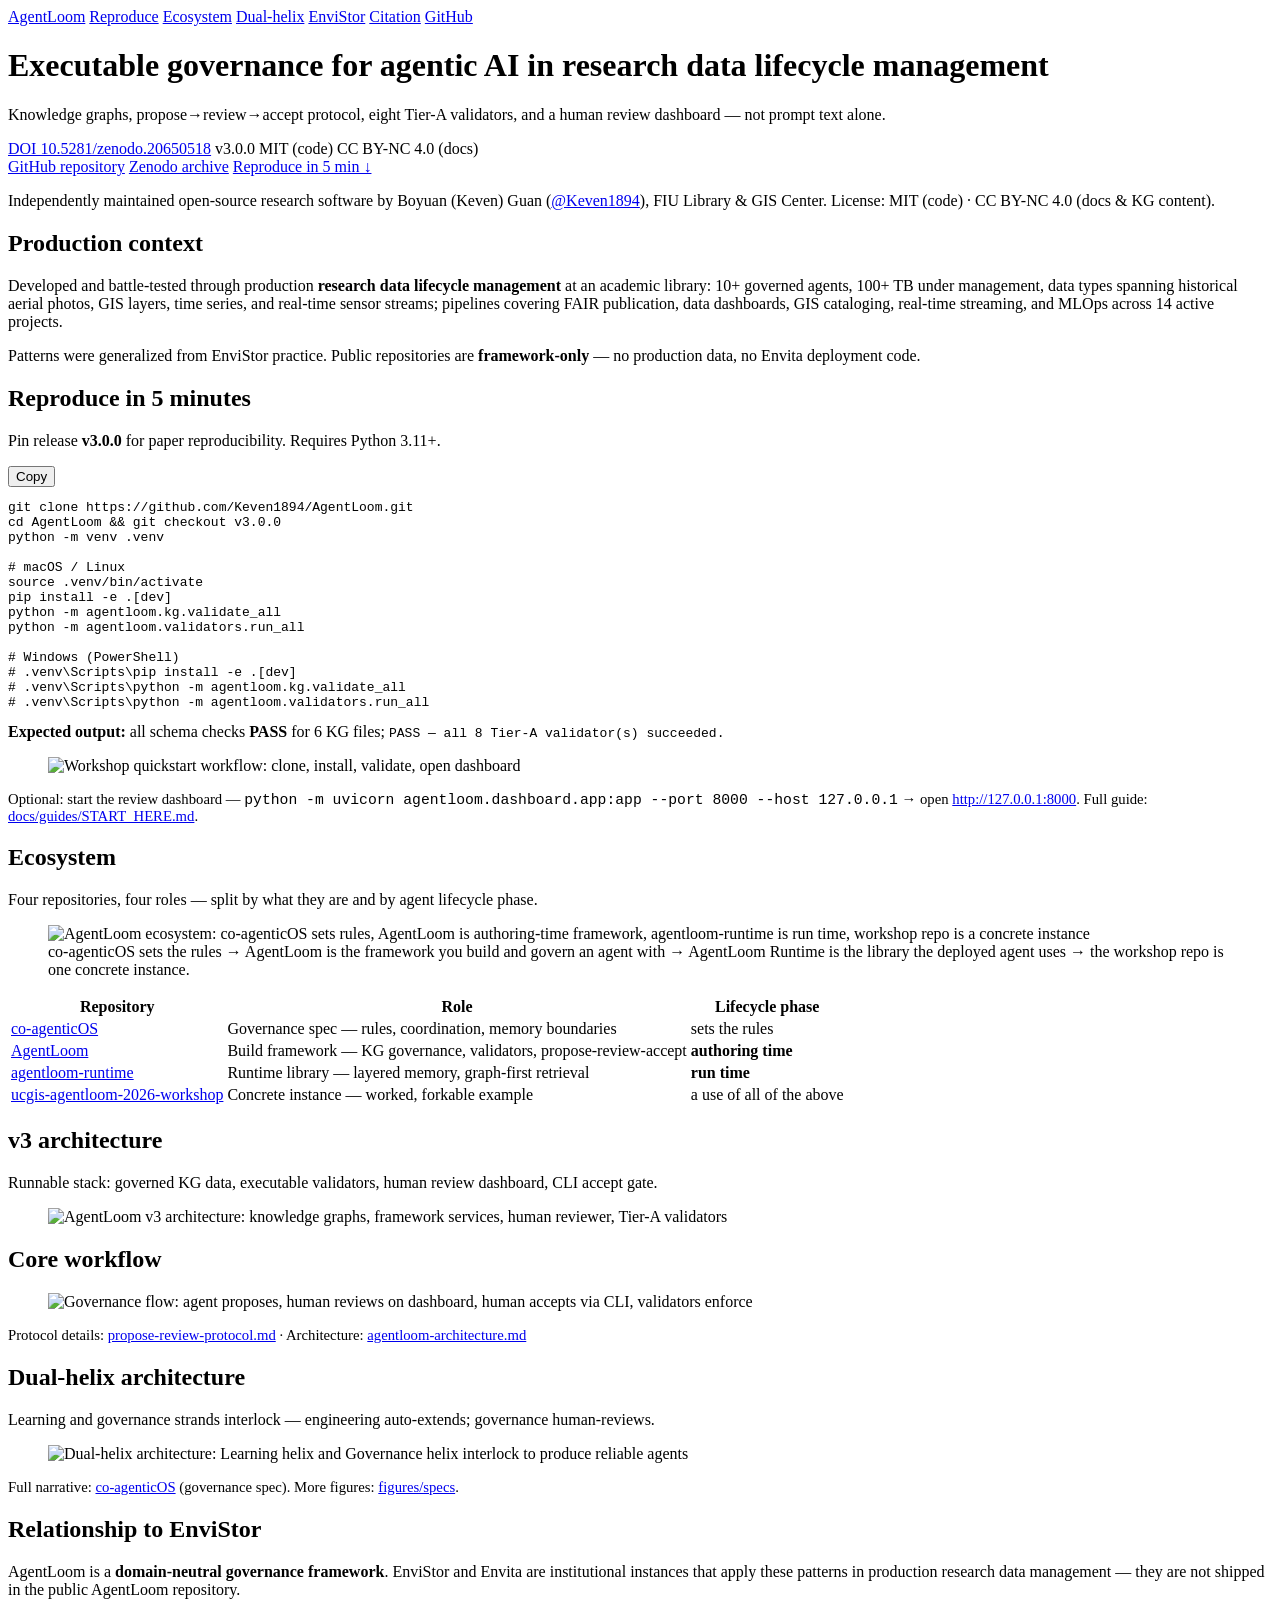
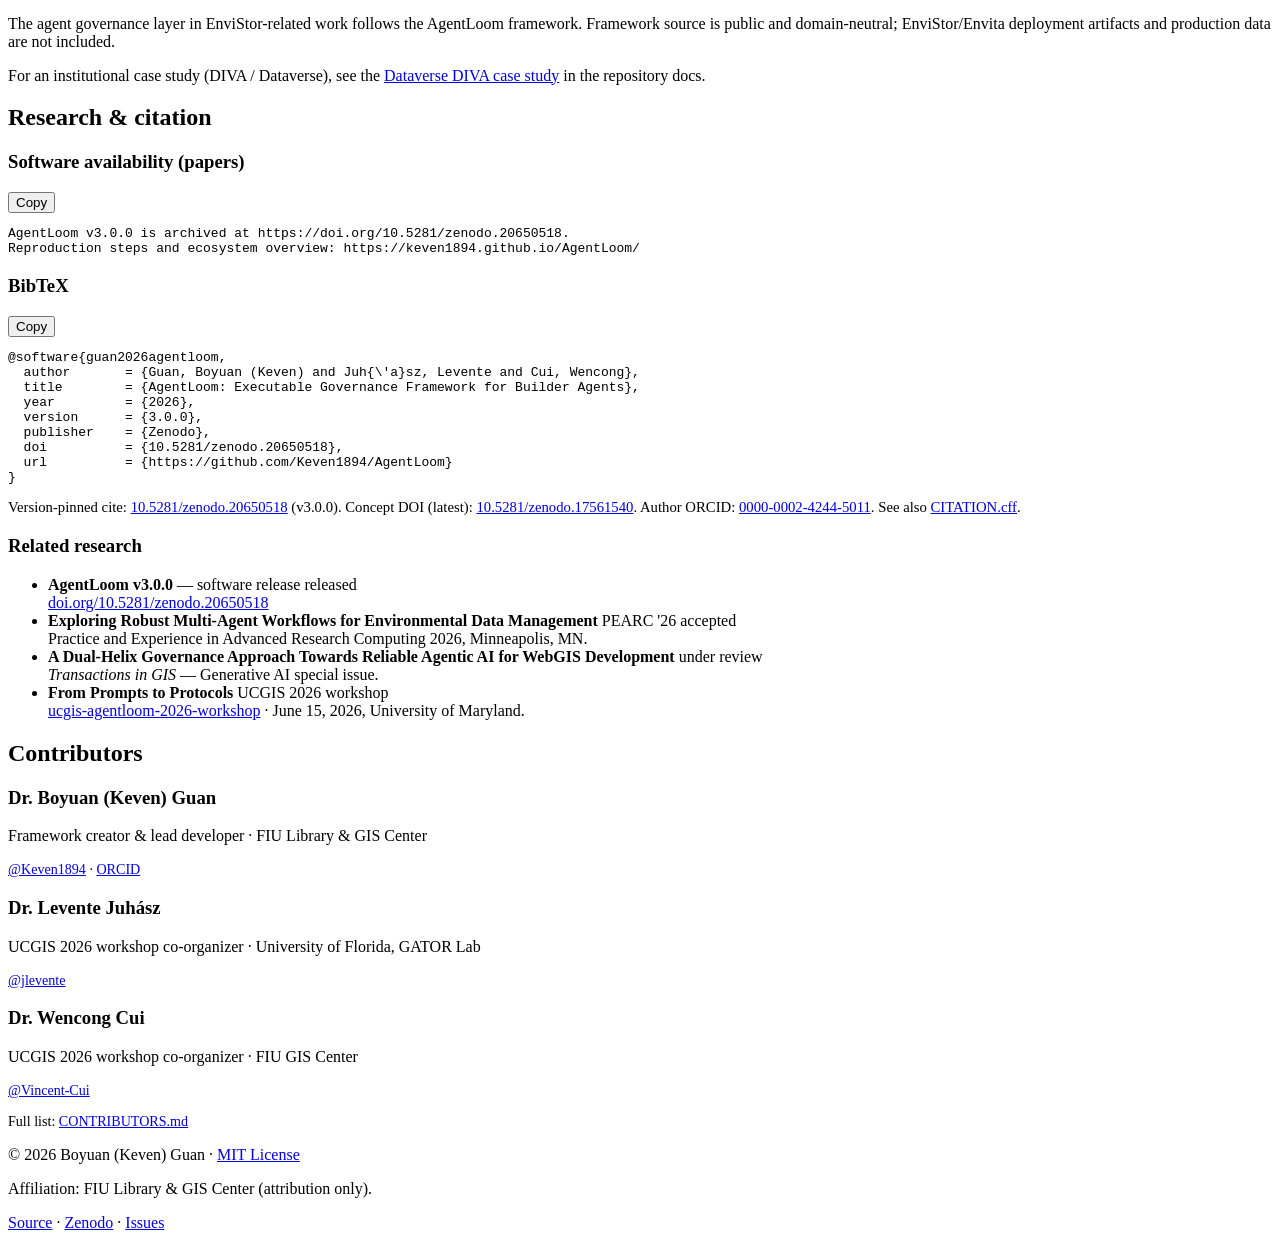
==== commit 8df66155: "Soften project-status block on landing page. Demote the prominent disclaimer callout to a quiet one-" ====
--- a/docs/index.html
+++ b/docs/index.html
@@ -30,7 +30,6 @@
   <nav class="site-nav" aria-label="Primary">
     <div class="inner">
       <a class="brand" href="#">AgentLoom</a>
-      <a class="nav-link" href="#status">Status</a>
       <a class="nav-link" href="#reproduce">Reproduce</a>
       <a class="nav-link" href="#ecosystem">Ecosystem</a>
       <a class="nav-link" href="#dual-helix">Dual-helix</a>
@@ -60,12 +59,11 @@
     </header>
 
     <div class="wrap">
-      <aside id="status" class="callout" aria-labelledby="status-heading">
-        <p id="status-heading"><strong>Project status.</strong> AgentLoom is <strong>independently maintained open-source research software</strong> by Boyuan (Keven) Guan (<a href="https://github.com/Keven1894">@Keven1894</a>).</p>
-        <p><strong>Affiliation:</strong> Florida International University, Library &amp; GIS Center (author affiliation for attribution only).</p>
-        <p><strong>Not an FIU official product.</strong> This site and the public repositories are not endorsed, owned, or operated by Florida International University.</p>
-        <p><strong>License:</strong> MIT (code) · CC BY-NC 4.0 (documentation and KG content).</p>
-      </aside>
+      <p id="status" class="status-line">
+        Independently maintained open-source research software by Boyuan (Keven) Guan
+        (<a href="https://github.com/Keven1894">@Keven1894</a>), FIU Library &amp; GIS Center.
+        License: MIT (code) · CC BY-NC 4.0 (docs &amp; KG content).
+      </p>
 
       <section id="provenance" class="prose">
         <h2>Production context</h2>
@@ -296,7 +294,7 @@
 
   <footer class="site-footer wrap">
     <p>© 2026 Boyuan (Keven) Guan · <a href="https://github.com/Keven1894/AgentLoom/blob/main/LICENSE">MIT License</a></p>
-    <p>Affiliation: FIU Library &amp; GIS Center (attribution only). Not an FIU official product.</p>
+    <p>Affiliation: FIU Library &amp; GIS Center (attribution only).</p>
     <p>
       <a href="https://github.com/Keven1894/AgentLoom">Source</a> ·
       <a href="https://doi.org/10.5281/zenodo.20650518">Zenodo</a> ·
--- a/docs/style.css
+++ b/docs/style.css
@@ -179,6 +179,13 @@
 .callout p:last-child { margin-bottom: 0; }
 .callout strong { color: var(--text); }
 
+.status-line {
+  margin: 1.5rem 0 2rem;
+  font-size: 0.85rem;
+  color: var(--muted);
+  line-height: 1.5;
+}
+
 /* Prose sections */
 section { padding-bottom: 0.5rem; }
 
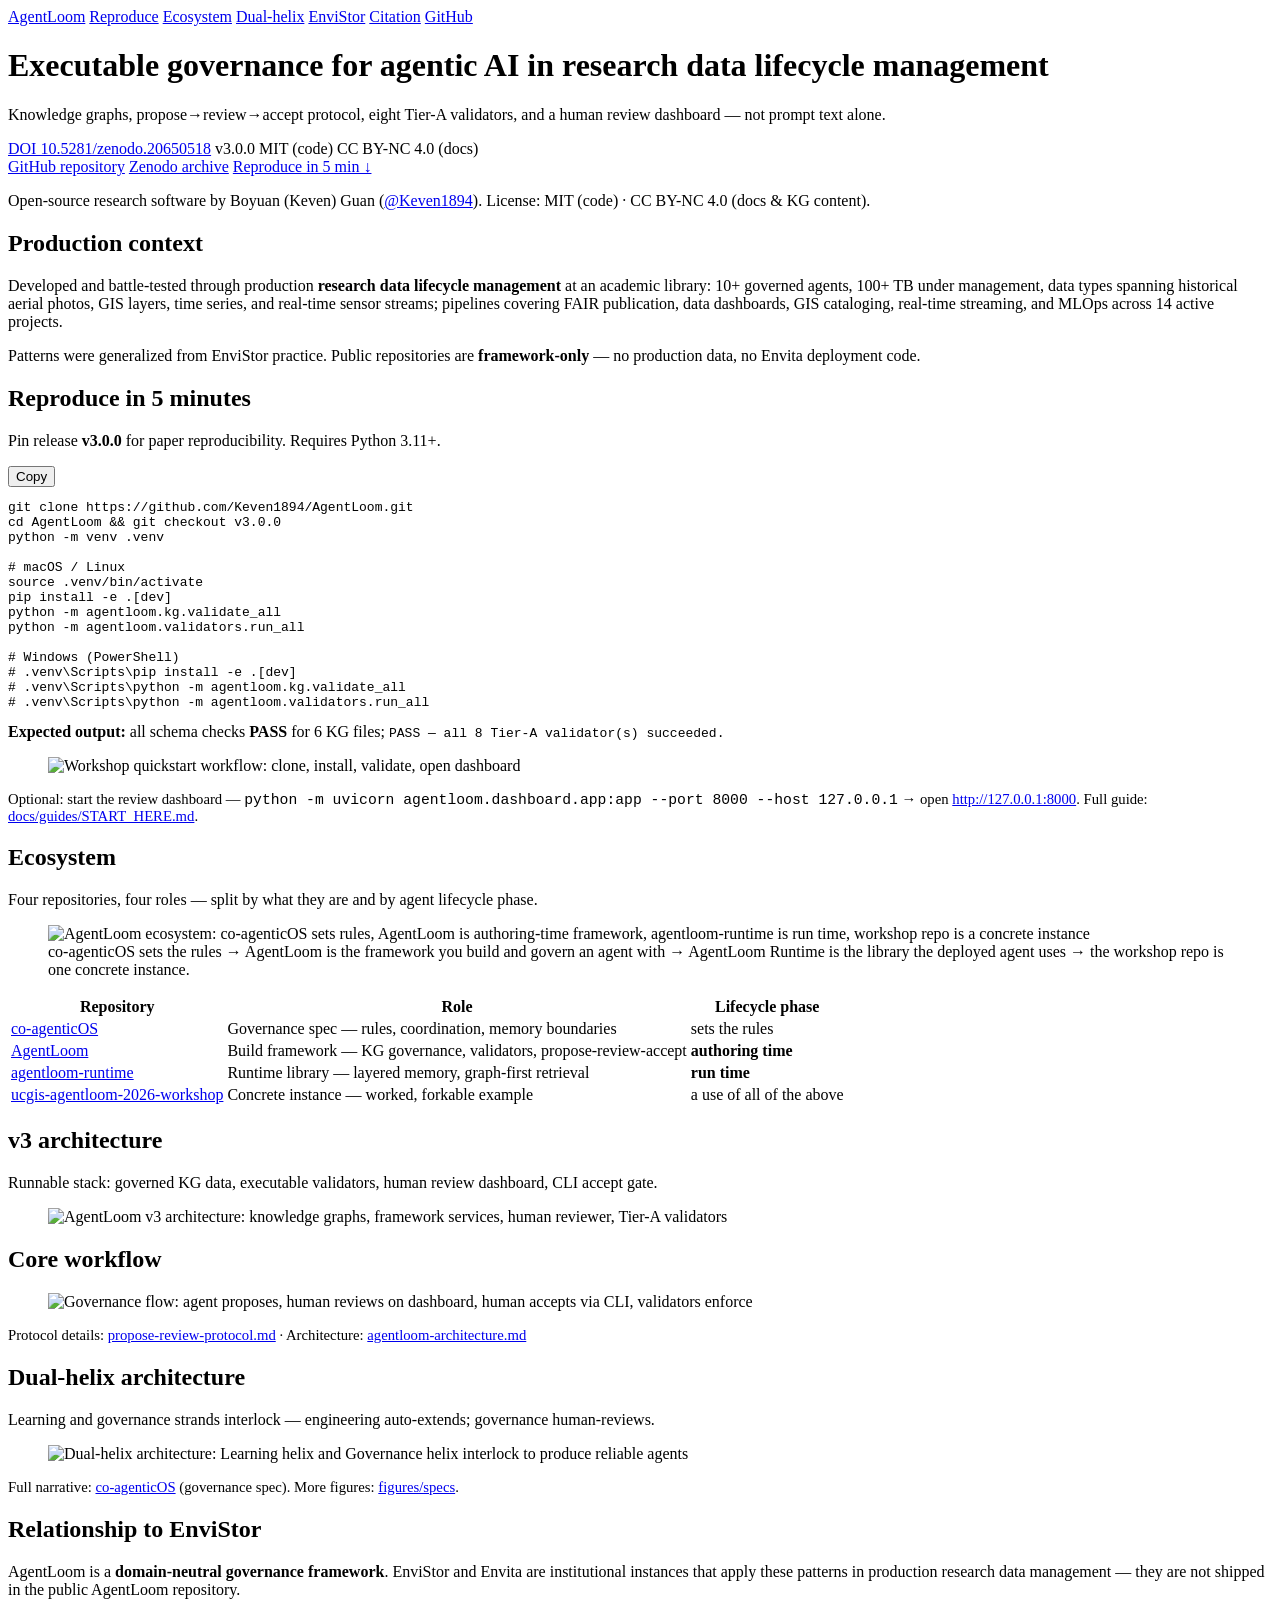
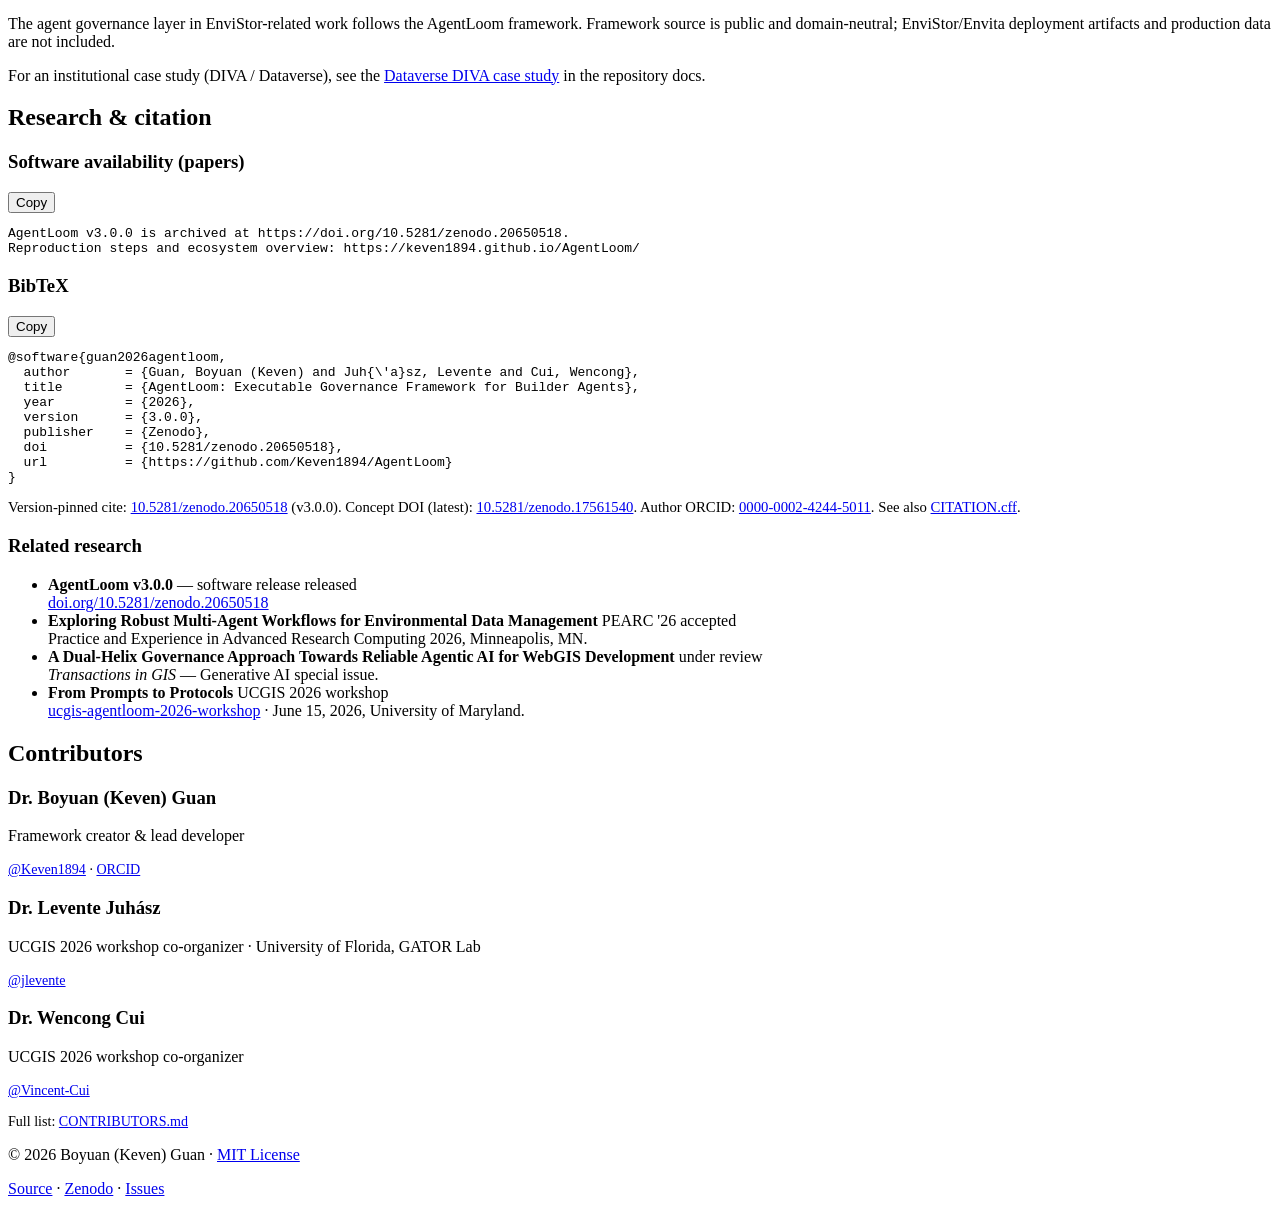
==== commit e9b9a1a9: "Remove FIU/GIS Center affiliation from public OSS positioning. Personal GitHub account: author name " ====
--- a/docs/index.html
+++ b/docs/index.html
@@ -60,8 +60,8 @@
 
     <div class="wrap">
       <p id="status" class="status-line">
-        Independently maintained open-source research software by Boyuan (Keven) Guan
-        (<a href="https://github.com/Keven1894">@Keven1894</a>), FIU Library &amp; GIS Center.
+        Open-source research software by Boyuan (Keven) Guan
+        (<a href="https://github.com/Keven1894">@Keven1894</a>).
         License: MIT (code) · CC BY-NC 4.0 (docs &amp; KG content).
       </p>
 
@@ -269,7 +269,7 @@
       <div class="contributor-grid">
         <article class="contributor-card">
           <h3>Dr. Boyuan (Keven) Guan</h3>
-          <p class="role">Framework creator &amp; lead developer · FIU Library &amp; GIS Center</p>
+          <p class="role">Framework creator &amp; lead developer</p>
           <p style="margin:0;font-size:0.88rem;">
             <a href="https://github.com/Keven1894">@Keven1894</a> ·
             <a href="https://orcid.org/0000-0002-4244-5011">ORCID</a>
@@ -282,7 +282,7 @@
         </article>
         <article class="contributor-card">
           <h3>Dr. Wencong Cui</h3>
-          <p class="role">UCGIS 2026 workshop co-organizer · FIU GIS Center</p>
+          <p class="role">UCGIS 2026 workshop co-organizer</p>
           <p style="margin:0;font-size:0.88rem;"><a href="https://github.com/Vincent-Cui">@Vincent-Cui</a></p>
         </article>
       </div>
@@ -294,7 +294,6 @@
 
   <footer class="site-footer wrap">
     <p>© 2026 Boyuan (Keven) Guan · <a href="https://github.com/Keven1894/AgentLoom/blob/main/LICENSE">MIT License</a></p>
-    <p>Affiliation: FIU Library &amp; GIS Center (attribution only).</p>
     <p>
       <a href="https://github.com/Keven1894/AgentLoom">Source</a> ·
       <a href="https://doi.org/10.5281/zenodo.20650518">Zenodo</a> ·
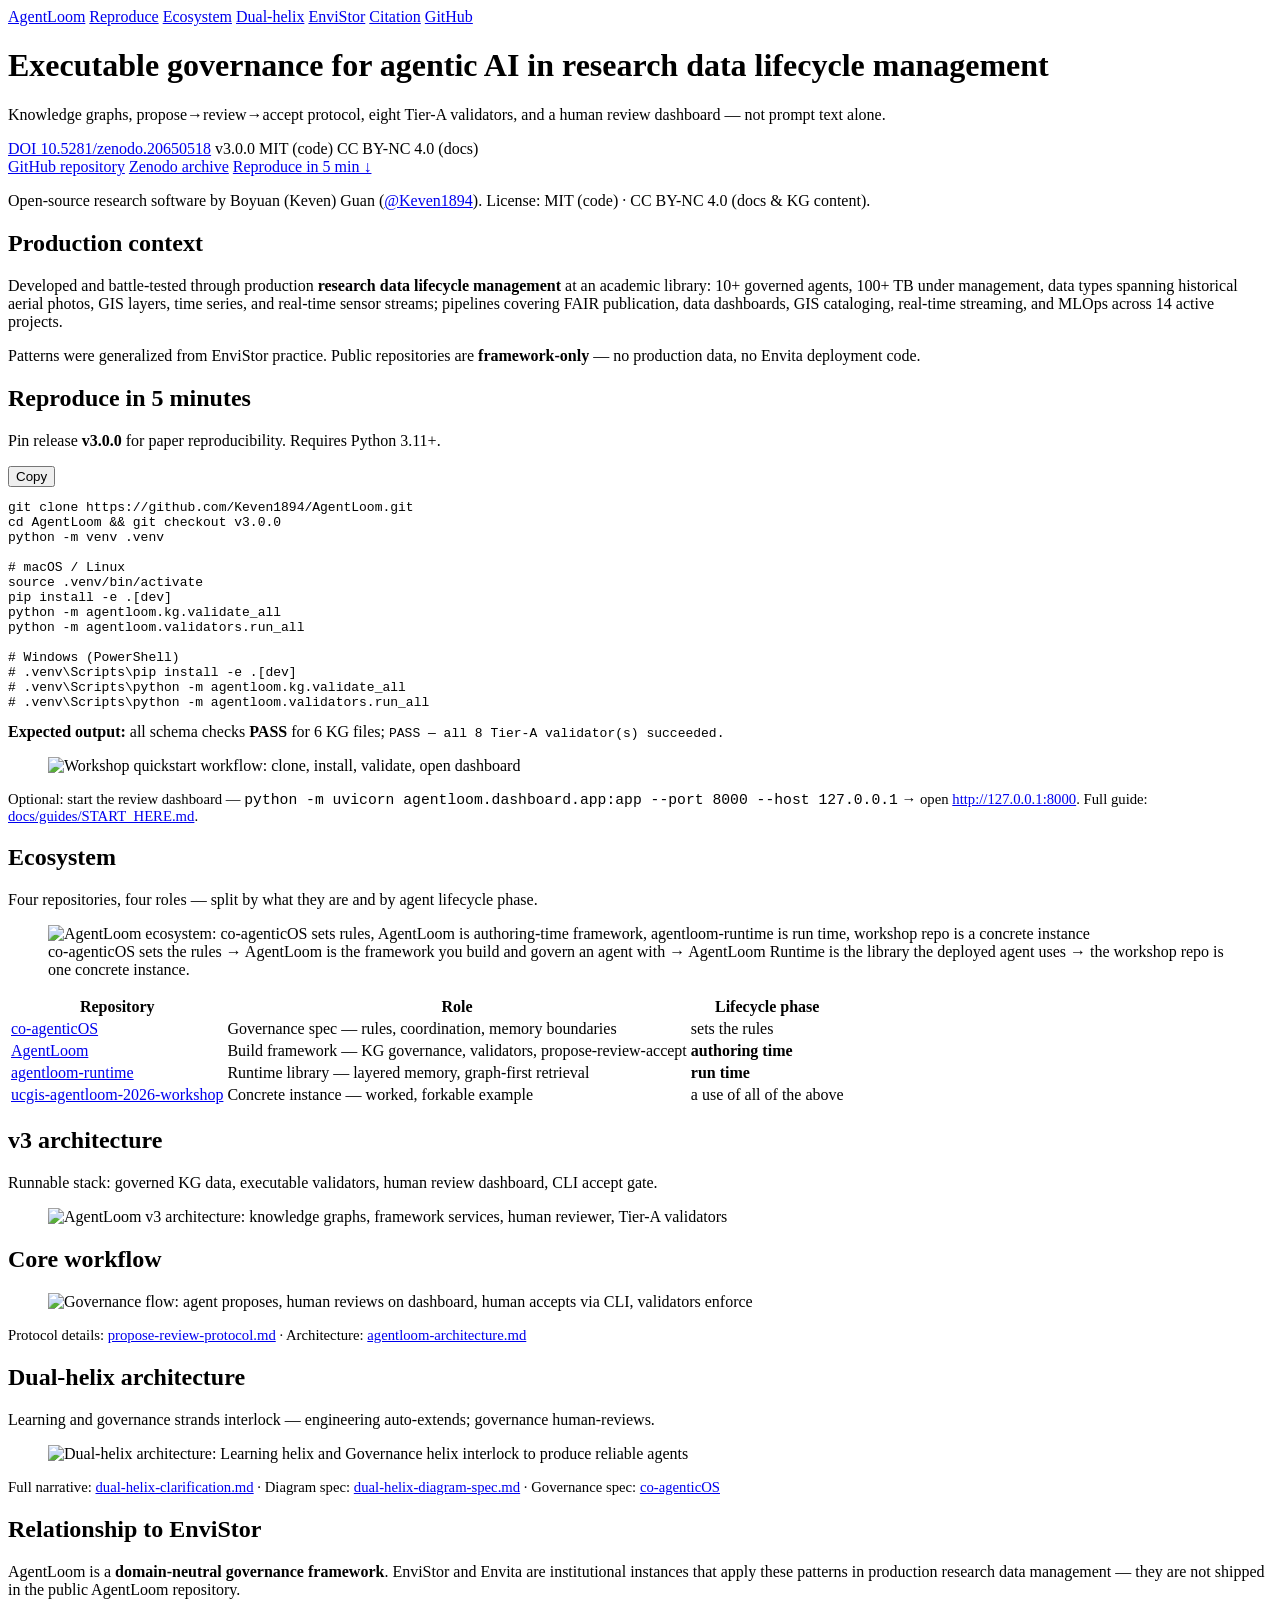
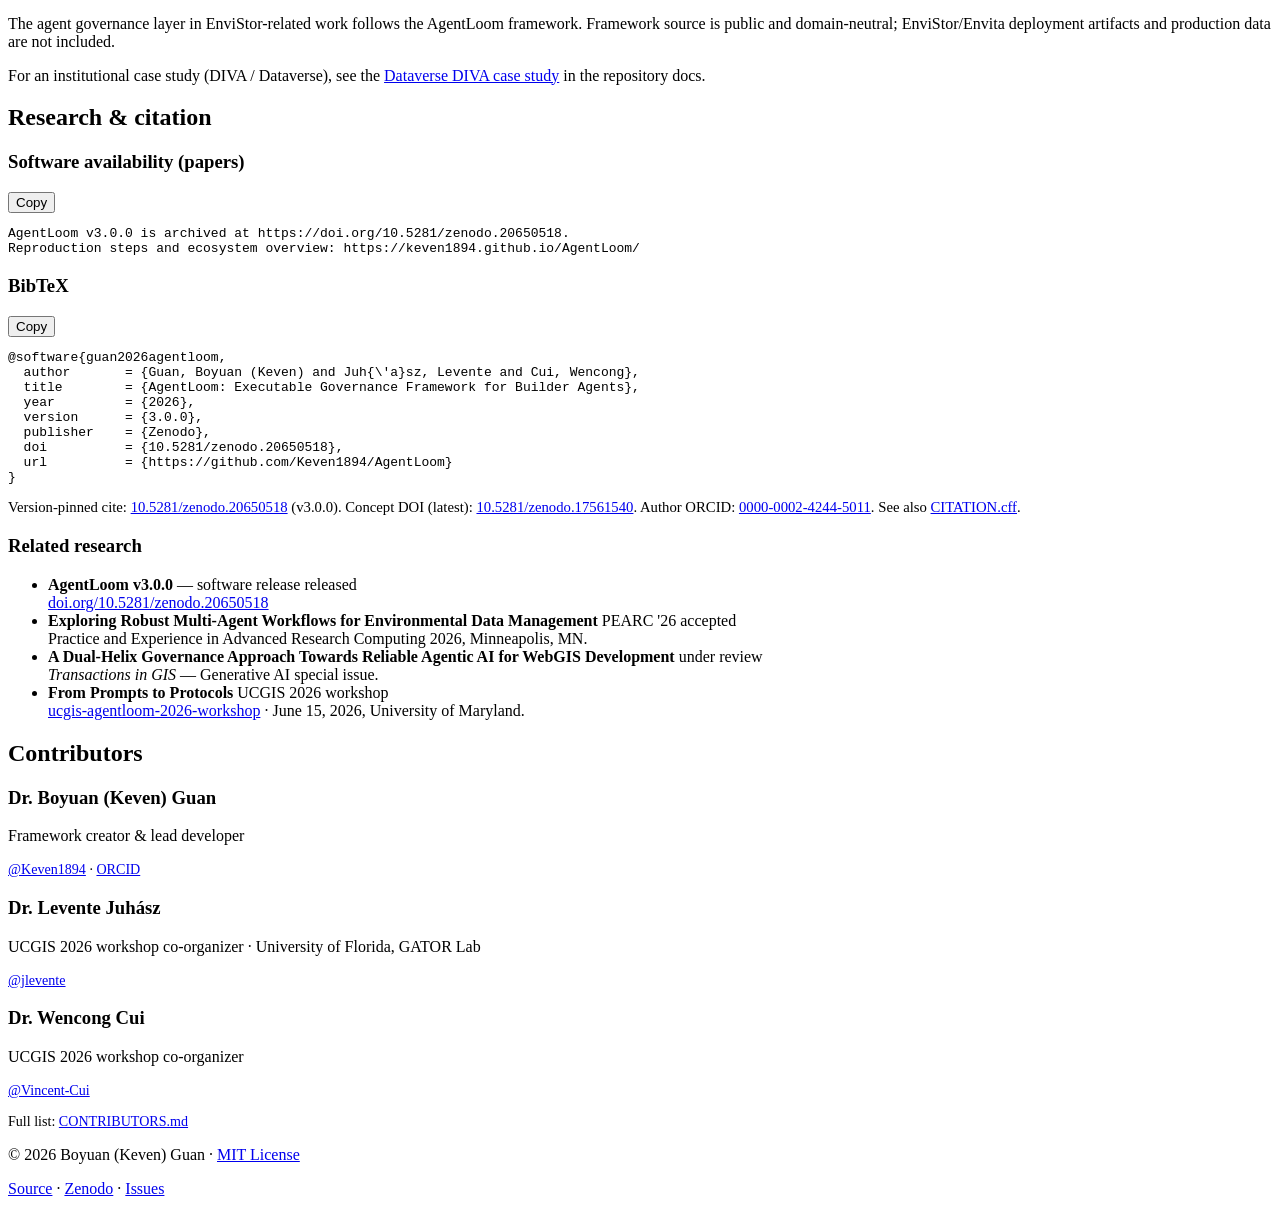
==== commit 1926f5fd: "Restore dual-helix research docs removed in v3 restructure. Bring back dual-helix-clarification and " ====
--- a/docs/index.html
+++ b/docs/index.html
@@ -194,8 +194,11 @@
       </figure>
       <div class="wrap" style="padding-left:0;padding-right:0;">
         <p class="prose" style="font-size:0.92rem;">Full narrative:
-          <a href="https://github.com/Keven1894/co-agenticOS">co-agenticOS</a> (governance spec).
-          More figures: <a href="https://github.com/Keven1894/AgentLoom/tree/main/figures/specs">figures/specs</a>.
+          <a href="https://github.com/Keven1894/AgentLoom/blob/main/docs/dual-helix-clarification.md">dual-helix-clarification.md</a>
+          · Diagram spec:
+          <a href="https://github.com/Keven1894/AgentLoom/blob/main/research/figures/dual-helix-diagram-spec.md">dual-helix-diagram-spec.md</a>
+          · Governance spec:
+          <a href="https://github.com/Keven1894/co-agenticOS">co-agenticOS</a>
         </p>
       </div>
     </section>
